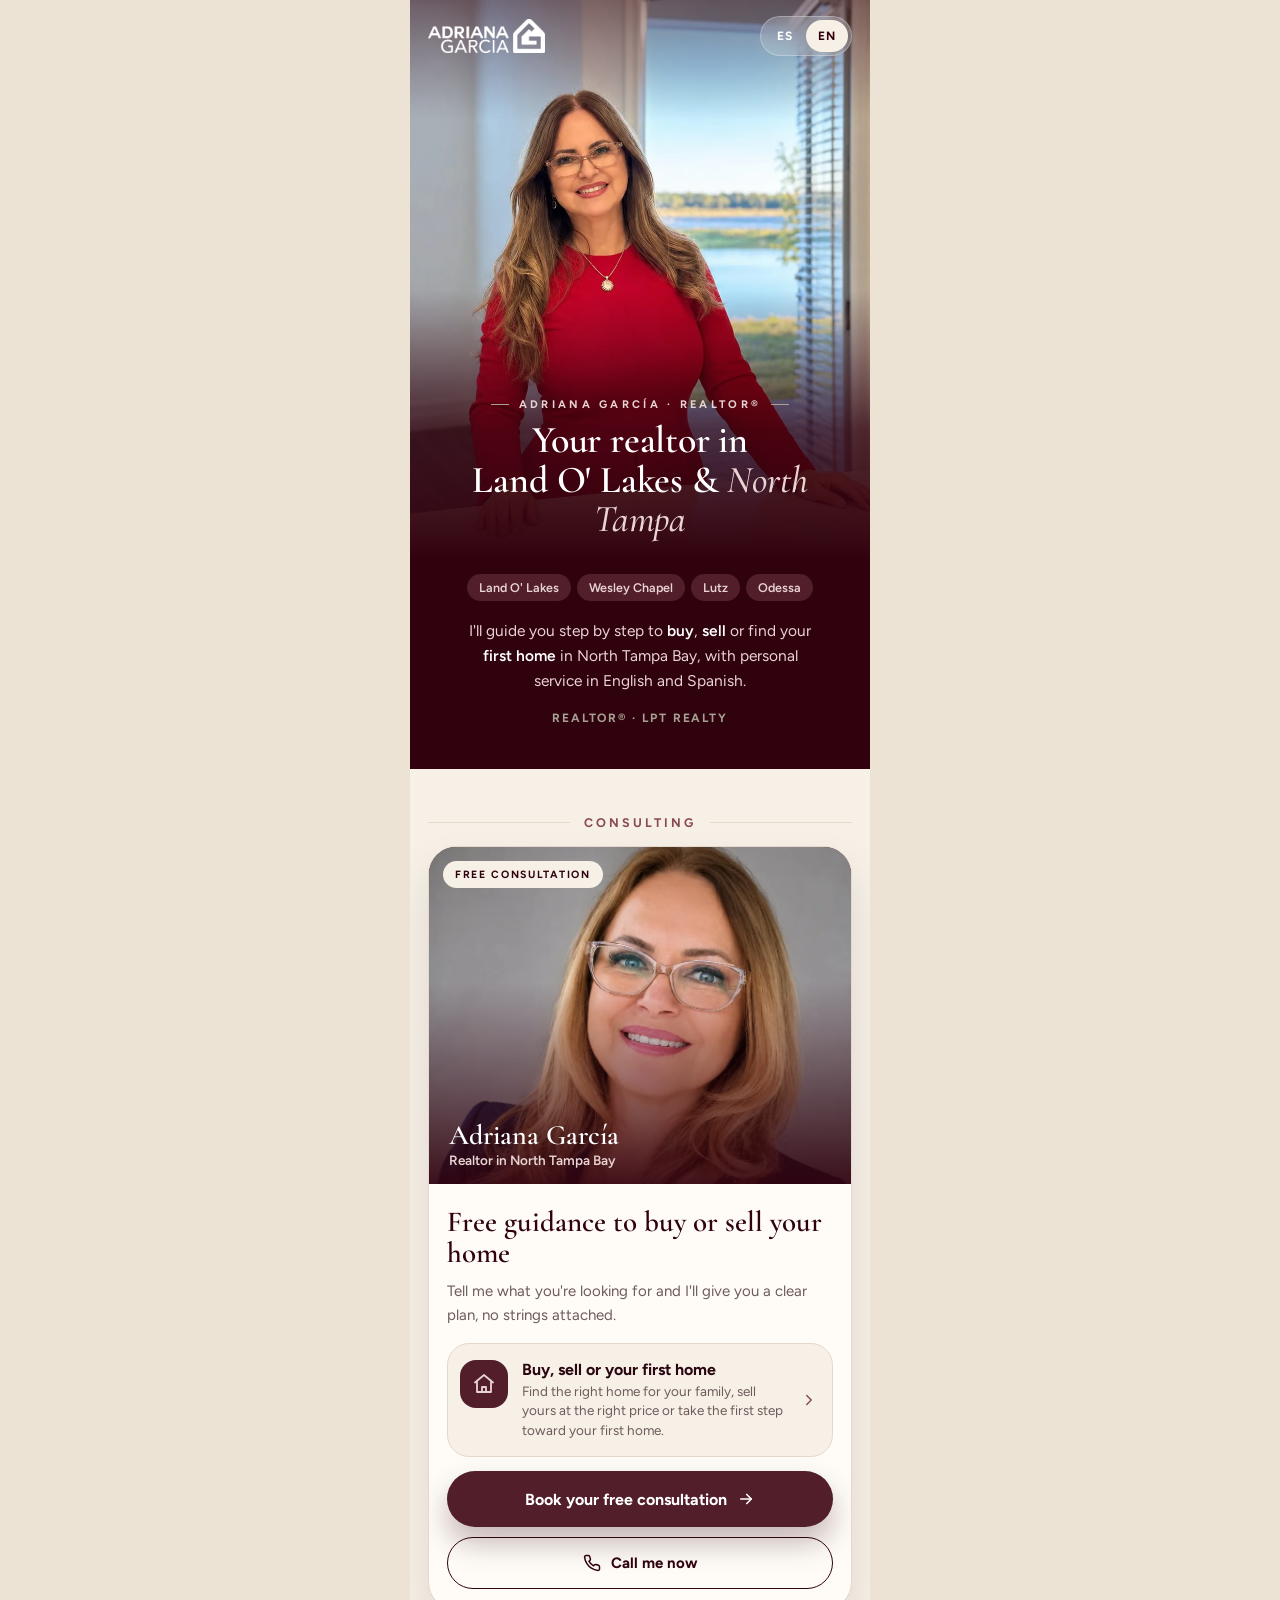
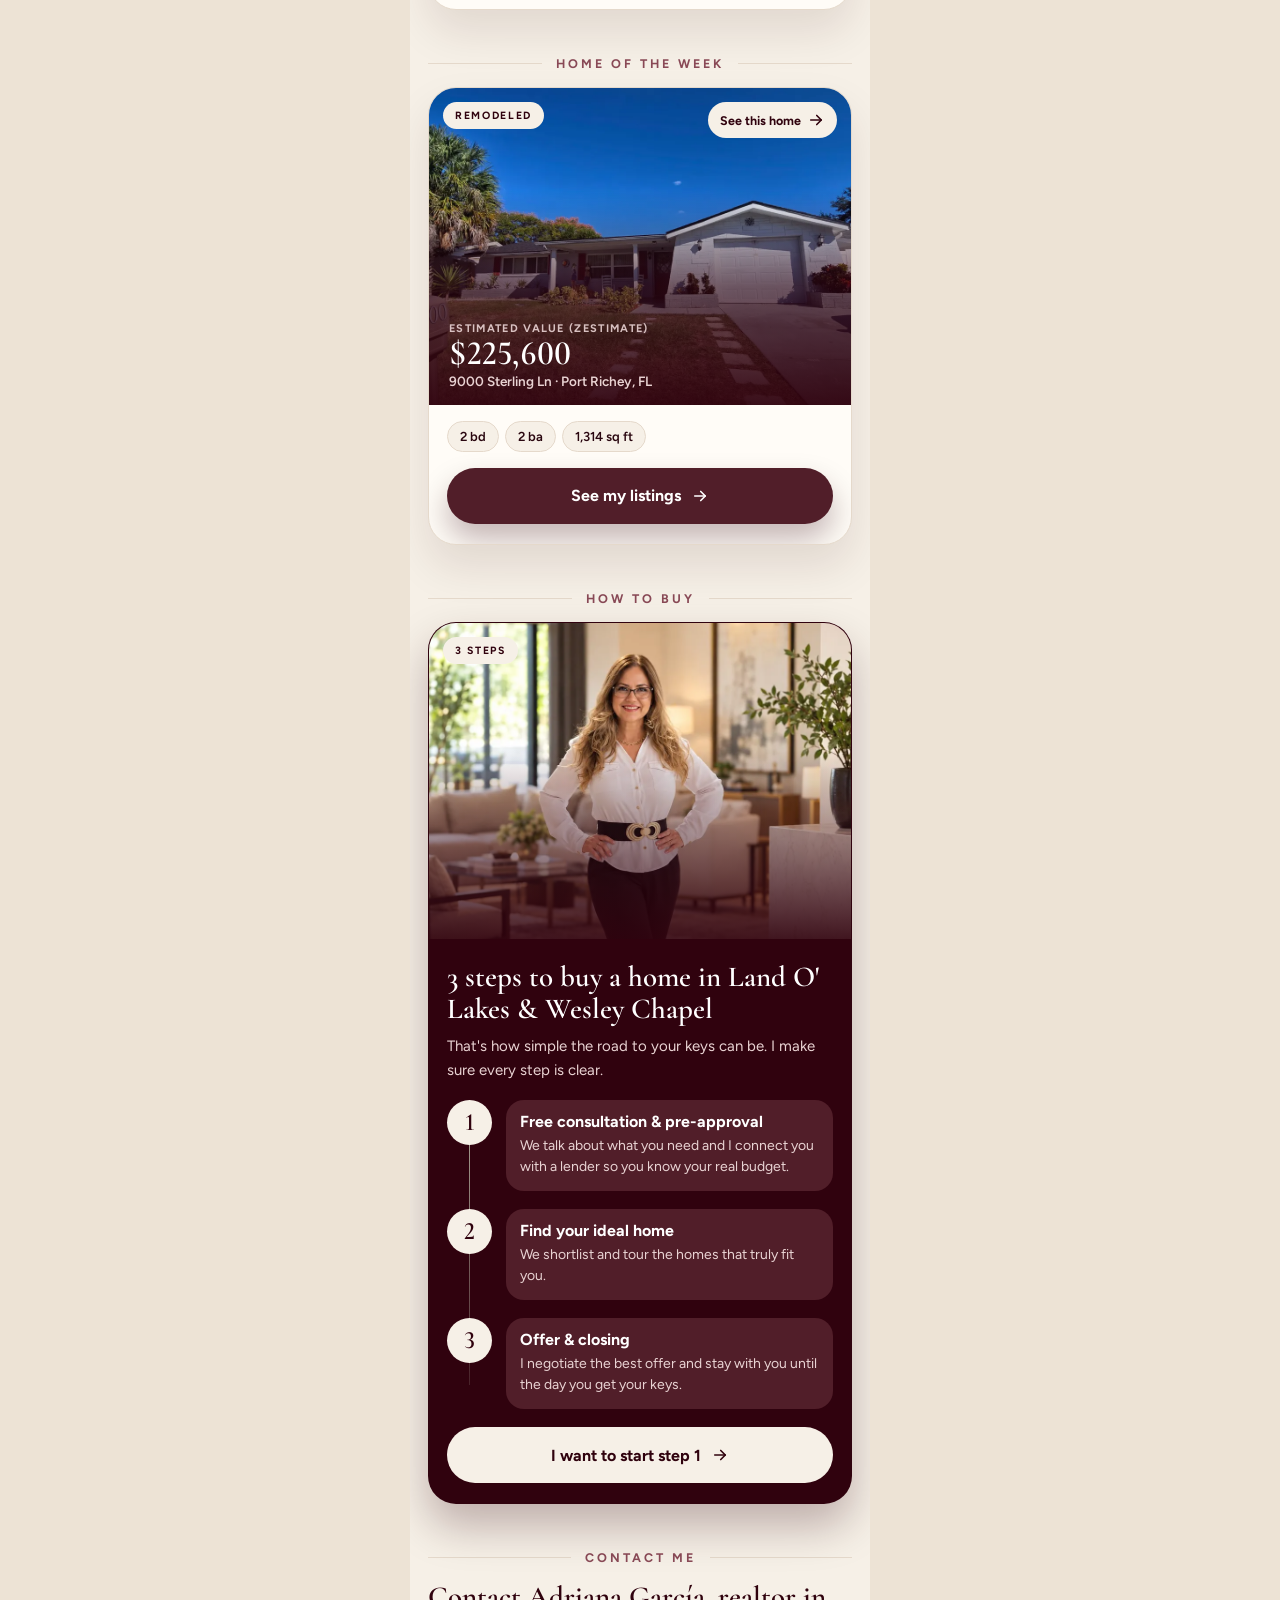
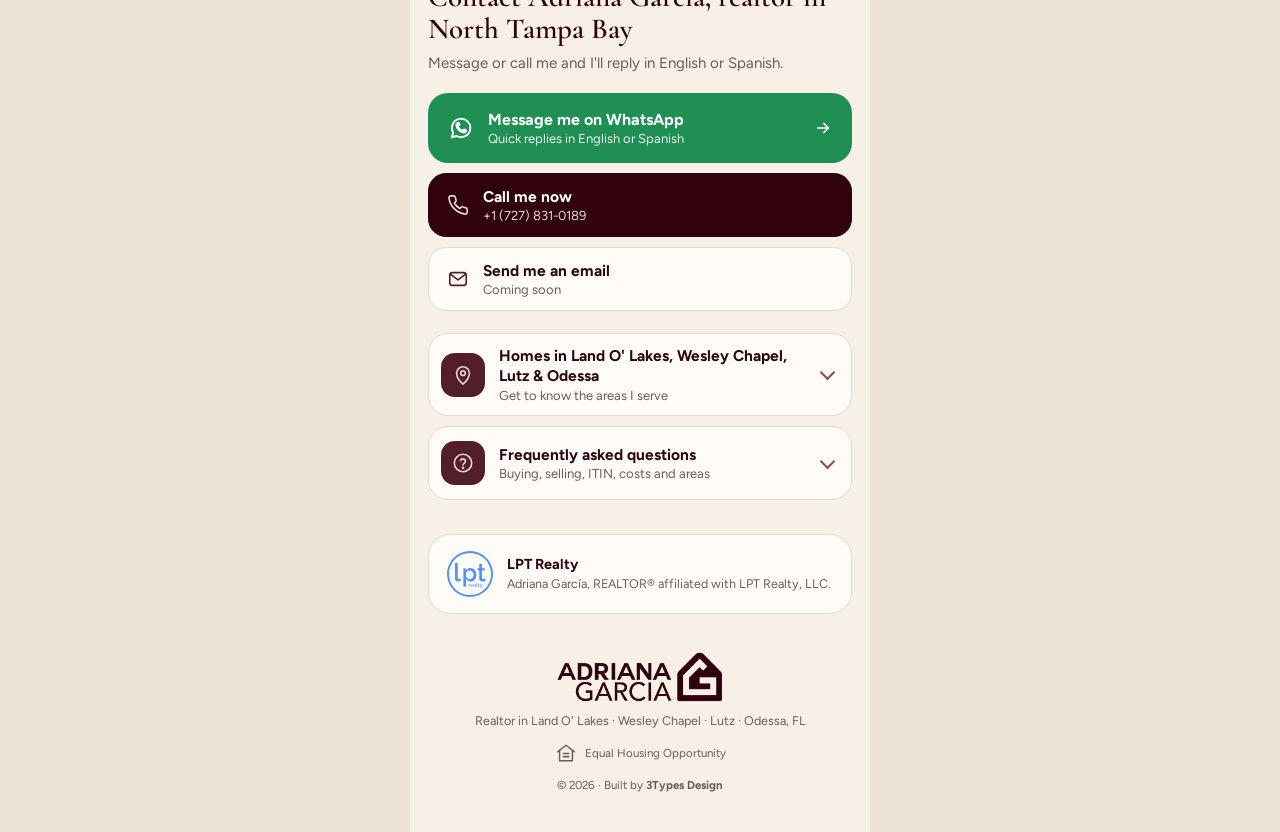
==== en/index.html @ f66a7001 "Add files via upload" ====
<!doctype html>
<html lang="en">
<head>
<meta charset="utf-8">
<meta name="viewport" content="width=device-width, initial-scale=1">
<title>Spanish-Speaking Realtor in Land O' Lakes | Adriana García</title>
<meta name="description" content="Bilingual realtor in Land O' Lakes, Wesley Chapel, Lutz and Odessa. Buy, sell or find your first home. Free consultation in English or Spanish.">
<!-- LAUNCH: change to "index, follow" when published on the final domain -->
<meta name="robots" content="noindex, follow">
<!-- LAUNCH: replace https://DOMINIO-FINAL.com across this file -->
<link rel="canonical" href="https://DOMINIO-FINAL.com/en/">
<link rel="alternate" hreflang="es" href="https://DOMINIO-FINAL.com/">
<link rel="alternate" hreflang="en" href="https://DOMINIO-FINAL.com/en/">
<link rel="alternate" hreflang="x-default" href="https://DOMINIO-FINAL.com/">
<meta name="author" content="Adriana García">
<meta name="geo.region" content="US-FL">
<meta name="geo.placename" content="Land O' Lakes">

<meta property="og:type" content="website">
<meta property="og:url" content="https://DOMINIO-FINAL.com/en/">
<meta property="og:locale" content="en_US">
<meta property="og:locale:alternate" content="es_US">
<meta property="og:site_name" content="Adriana García · Realtor">
<meta property="og:title" content="Adriana García · Your Realtor in Land O' Lakes & North Tampa">
<meta property="og:description" content="Buy, sell or find your first home in Land O' Lakes, Wesley Chapel, Lutz and Odessa. Free consultation in English or Spanish.">
<meta property="og:image" content="https://DOMINIO-FINAL.com/assets/og-adriana-garcia-realtor.jpg">
<meta property="og:image:width" content="1200">
<meta property="og:image:height" content="630">
<meta property="og:image:alt" content="Adriana García, realtor, in a lakefront home in Land O' Lakes">
<meta name="twitter:card" content="summary_large_image">
<meta name="twitter:title" content="Adriana García · Your Realtor in Land O' Lakes & North Tampa">
<meta name="twitter:description" content="Buy, sell or find your first home in Land O' Lakes, Wesley Chapel, Lutz and Odessa. Free consultation.">
<meta name="twitter:image" content="https://DOMINIO-FINAL.com/assets/og-adriana-garcia-realtor.jpg">

<link rel="icon" href="../favicon.ico" sizes="any">
<link rel="icon" type="image/png" sizes="32x32" href="../assets/favicon-32.png">
<link rel="icon" type="image/png" sizes="192x192" href="../assets/favicon-192.png">
<link rel="apple-touch-icon" href="../assets/favicon-180.png">
<link rel="manifest" href="../site.webmanifest">
<meta name="theme-color" content="#30020E">
<meta name="color-scheme" content="light">

<link rel="preload" as="image" href="../assets/adriana-garcia-realtor-land-o-lakes-lago.webp" type="image/webp" fetchpriority="high">
<link rel="preconnect" href="https://fonts.googleapis.com">
<link rel="preconnect" href="https://fonts.gstatic.com" crossorigin>
<link href="https://fonts.googleapis.com/css2?family=Cormorant+Garamond:ital,wght@0,600;1,500&family=Figtree:wght@400;600;700&display=swap" rel="stylesheet">
<link rel="stylesheet" href="../assets/styles.css">

<script type="application/ld+json">
{
  "@context": "https://schema.org",
  "@graph": [
    {
      "@type": "WebPage",
      "@id": "https://DOMINIO-FINAL.com/en/#webpage",
      "url": "https://DOMINIO-FINAL.com/en/",
      "name": "Spanish-Speaking Realtor in Land O' Lakes | Adriana García",
      "inLanguage": "en",
      "isPartOf": { "@id": "https://DOMINIO-FINAL.com/#website" },
      "about": { "@id": "https://DOMINIO-FINAL.com/#agent" },
      "primaryImageOfPage": "https://DOMINIO-FINAL.com/assets/og-adriana-garcia-realtor.jpg"
    },
    {
      "@type": "RealEstateAgent",
      "@id": "https://DOMINIO-FINAL.com/#agent",
      "name": "Adriana García, REALTOR®",
      "url": "https://DOMINIO-FINAL.com/",
      "description": "Bilingual English and Spanish realtor helping clients buy, sell and purchase their first home in Land O' Lakes, Wesley Chapel, Lutz and Odessa, North Tampa Bay, Florida.",
      "image": "https://DOMINIO-FINAL.com/assets/adriana-garcia-realtor-land-o-lakes-retrato.webp",
      "logo": "https://DOMINIO-FINAL.com/assets/adriana-garcia-icon.png",
      "telephone": "+1-727-831-0189",
      "address": {
        "@type": "PostalAddress",
        "addressLocality": "Land O' Lakes",
        "addressRegion": "FL",
        "postalCode": "34638",
        "addressCountry": "US"
      },
      "areaServed": [
        { "@type": "City", "name": "Land O' Lakes, FL" },
        { "@type": "City", "name": "Wesley Chapel, FL" },
        { "@type": "City", "name": "Lutz, FL" },
        { "@type": "City", "name": "Odessa, FL" }
      ],
      "knowsLanguage": ["es", "en"],
      "employee": { "@id": "https://DOMINIO-FINAL.com/#adriana" },
      "makesOffer": [
        { "@type": "Offer", "itemOffered": { "@type": "Service", "name": "Home buying guidance" } },
        { "@type": "Offer", "itemOffered": { "@type": "Service", "name": "Home selling guidance" } },
        { "@type": "Offer", "itemOffered": { "@type": "Service", "name": "First-time home buyer guidance" } }
      ]
    },
    {
      "@type": "Person",
      "@id": "https://DOMINIO-FINAL.com/#adriana",
      "name": "Adriana García",
      "jobTitle": "REALTOR®",
      "image": "https://DOMINIO-FINAL.com/assets/adriana-garcia-realtor-land-o-lakes-retrato.webp",
      "knowsLanguage": ["es", "en"],
      "worksFor": { "@type": "RealEstateAgent", "name": "LPT Realty", "url": "https://lpt.com" }
    },
    {
      "@type": "FAQPage",
      "@id": "https://DOMINIO-FINAL.com/en/#faq",
      "inLanguage": "en",
      "mainEntity": [
        {
          "@type": "Question",
          "name": "How much money do I need to buy my first home in Florida?",
          "acceptedAnswer": { "@type": "Answer", "text": "It depends on the loan type. Some FHA loans start at 3.5% down and some conventional loans start at 3% down for first-time buyers, plus closing costs. Florida also has down payment assistance programs. In a free consultation we review your situation and I connect you with a lender so you know your real number." }
        },
        {
          "@type": "Question",
          "name": "Can I buy a home with an ITIN in Florida?",
          "acceptedAnswer": { "@type": "Answer", "text": "Yes. Some lenders offer ITIN loans. They usually require a larger down payment than a traditional loan and a solid income and payment history. I help you find the right lender and prepare your documents." }
        },
        {
          "@type": "Question",
          "name": "How much does it cost to sell my home?",
          "acceptedAnswer": { "@type": "Answer", "text": "Costs include the commission, which is negotiable, and the seller's closing costs. In the consultation I prepare a pricing analysis for your home and an estimate of what you would net after the sale." }
        },
        {
          "@type": "Question",
          "name": "Is there a cost for the consultation?",
          "acceptedAnswer": { "@type": "Answer", "text": "No. The first consultation is free with no obligation, in English or Spanish." }
        },
        {
          "@type": "Question",
          "name": "Which areas do you serve?",
          "acceptedAnswer": { "@type": "Answer", "text": "North Tampa Bay: Land O' Lakes, Wesley Chapel, Lutz, Odessa and the surrounding areas of Pasco and Hillsborough County." }
        }
      ]
    }
  ]
}
</script>
</head>
<body>
<main class="page">

  <!-- TOP -->
  <div class="top">
    <img src="../assets/adriana-garcia-logo-white.png" width="600" height="175" alt="Adriana García Realtor">
    <nav class="lang" aria-label="Language">
      <a href="../" hreflang="es" lang="es">ES</a>
      <a href="./" hreflang="en" lang="en" aria-current="page">EN</a>
    </nav>
  </div>

  <!-- HERO -->
  <header class="hero">
    <img src="../assets/adriana-garcia-realtor-land-o-lakes-lago.webp" width="900" height="1200" fetchpriority="high" alt="Adriana García, realtor, in a lakefront home in Land O' Lakes, Florida">
    <div class="hero-txt">
      <p class="kicker">Adriana García · Realtor®</p>
      <h1>Your realtor in Land&nbsp;O'&nbsp;Lakes &amp; <em>North Tampa</em></h1>
    </div>
  </header>

  <!-- INTRO -->
  <section class="intro" aria-label="Service areas">
    <ul class="areas">
      <li>Land O' Lakes</li><li>Wesley Chapel</li><li>Lutz</li><li>Odessa</li>
    </ul>
    <p>I'll guide you step by step to <strong>buy</strong>, <strong>sell</strong> or find your <strong>first home</strong> in North Tampa Bay, with personal service in English and Spanish.</p>
    <p class="badge">REALTOR® · LPT Realty</p>
  </section>

  <!-- CONSULTING -->
  <section class="section" id="consulting" aria-labelledby="h-consult">
    <p class="title" aria-hidden="true">Consulting</p>
    <div class="card">
      <div class="photo">
        <img src="../assets/adriana-garcia-realtor-land-o-lakes-retrato.webp" width="900" height="1200" loading="lazy" style="object-position:50% 12%" alt="Portrait of Adriana García, realtor in Land O' Lakes, Florida">
        <div class="tag">Free consultation</div>
        <div class="ph-name">
          <b>Adriana García</b>
          <span>Realtor in North Tampa Bay</span>
        </div>
      </div>
      <div class="body">
        <h2 id="h-consult">Free guidance to buy or sell your home</h2>
        <p>Tell me what you're looking for and I'll give you a clear plan, no strings attached.</p>
        <a class="service" data-wa="msgUni" href="#contact">
          <div class="ico"><svg width="24" height="24" viewBox="0 0 24 24" fill="none" stroke="currentColor" stroke-width="1.8" stroke-linecap="round" stroke-linejoin="round" aria-hidden="true"><path d="M3 10.5 12 3l9 7.5"/><path d="M5 9.5V20h14V9.5"/><path d="M10 20v-5h4v5"/></svg></div>
          <div class="txt"><h3>Buy, sell or your first home</h3><span>Find the right home for your family, sell yours at the right price or take the first step toward your first home.</span></div>
          <svg class="chev" width="18" height="18" viewBox="0 0 24 24" fill="none" stroke="currentColor" stroke-width="2" stroke-linecap="round" stroke-linejoin="round" aria-hidden="true"><path d="M9 6l6 6-6 6"/></svg>
        </a>
        <a class="btn btn-primary" data-wa="ctaMsg" href="#contact">
          <span>Book your free consultation</span>
          <svg width="18" height="18" viewBox="0 0 24 24" fill="none" stroke="currentColor" stroke-width="2.2" stroke-linecap="round" stroke-linejoin="round" aria-hidden="true"><path d="M5 12h14"/><path d="M13 6l6 6-6 6"/></svg>
        </a>
        <a class="btn btn-ghost" data-tel href="#contact">
          <svg width="18" height="18" viewBox="0 0 24 24" fill="none" stroke="currentColor" stroke-width="2" stroke-linecap="round" stroke-linejoin="round" aria-hidden="true"><path d="M22 16.9v3a2 2 0 0 1-2.2 2 19.8 19.8 0 0 1-8.6-3.1 19.5 19.5 0 0 1-6-6A19.8 19.8 0 0 1 2.1 4.2 2 2 0 0 1 4.1 2h3a2 2 0 0 1 2 1.7c.1.9.4 1.8.7 2.7a2 2 0 0 1-.5 2.1L8 9.8a16 16 0 0 0 6 6l1.3-1.3a2 2 0 0 1 2.1-.4c.9.3 1.8.6 2.7.7a2 2 0 0 1 1.7 2z"/></svg>
          <span>Call me now</span>
        </a>
      </div>
    </div>
  </section>

  <!-- CASA DE LA SEMANA (datos en assets/site.js → CONFIG.home) -->
  <section class="section" id="home-week" aria-labelledby="h-home" hidden>
    <h2 class="title" id="h-home">Home of the week</h2>
    <div class="hw-slot"></div>
  </section>

  <!-- 3 STEPS -->
  <section class="section" id="steps" aria-labelledby="h-steps">
    <p class="title" aria-hidden="true">How to buy</p>
    <div class="card card-dark">
      <div class="photo" style="aspect-ratio:4/3">
        <img src="../assets/adriana-garcia-realtor-land-o-lakes-casa.webp" width="900" height="1200" loading="lazy" style="object-position:50% 6%" alt="Adriana García, realtor, in the living room of a modern home">
        <div class="tag">3 steps</div>
      </div>
      <div class="body">
        <h2 id="h-steps">3 steps to buy a home in Land O' Lakes &amp; Wesley Chapel</h2>
        <p>That's how simple the road to your keys can be. I make sure every step is clear.</p>
        <ol class="steps">
          <li class="step"><div class="n">1</div><div class="txt"><h3>Free consultation &amp; pre-approval</h3><p>We talk about what you need and I connect you with a lender so you know your real budget.</p></div></li>
          <li class="step"><div class="n">2</div><div class="txt"><h3>Find your ideal home</h3><p>We shortlist and tour the homes that truly fit you.</p></div></li>
          <li class="step"><div class="n">3</div><div class="txt"><h3>Offer &amp; closing</h3><p>I negotiate the best offer and stay with you until the day you get your keys.</p></div></li>
        </ol>
        <a class="btn btn-light" data-wa="msgSteps" href="#contact">
          <span>I want to start step 1</span>
          <svg width="18" height="18" viewBox="0 0 24 24" fill="none" stroke="currentColor" stroke-width="2.2" stroke-linecap="round" stroke-linejoin="round" aria-hidden="true"><path d="M5 12h14"/><path d="M13 6l6 6-6 6"/></svg>
        </a>
      </div>
    </div>
  </section>



  <!-- CONTACT -->
  <section class="section" id="contact" aria-labelledby="h-contact">
    <p class="title" aria-hidden="true">Contact me</p>
    <h2 class="sec-h" id="h-contact">Contact Adriana García, realtor in North Tampa Bay</h2>
    <p class="sec-p">Message or call me and I'll reply in English or Spanish.</p>

    <a class="contact-main" data-wa="msgContact" href="#contact">
      <svg width="26" height="26" viewBox="0 0 24 24" fill="none" stroke="currentColor" stroke-width="1.8" stroke-linecap="round" stroke-linejoin="round" aria-hidden="true"><path d="M3.5 20.5l1.3-4.2A8.5 8.5 0 1 1 8 19.4z"/><path d="M9 9.5c.3 2.3 2.2 4.4 4.6 5l1.2-1.2 2 .9c-.2 1.2-1.2 2-2.4 1.9-3.4-.4-6.2-3.2-6.6-6.6-.1-1.2.7-2.2 1.9-2.4l.9 2z"/></svg>
      <div class="t"><b>Message me on WhatsApp</b><small>Quick replies in English or Spanish</small></div>
      <svg width="18" height="18" viewBox="0 0 24 24" fill="none" stroke="currentColor" stroke-width="2.2" stroke-linecap="round" stroke-linejoin="round" aria-hidden="true"><path d="M5 12h14"/><path d="M13 6l6 6-6 6"/></svg>
    </a>

    <a class="row call" data-tel href="#contact">
      <svg width="22" height="22" viewBox="0 0 24 24" fill="none" stroke="currentColor" stroke-width="1.8" stroke-linecap="round" stroke-linejoin="round" aria-hidden="true"><path d="M22 16.9v3a2 2 0 0 1-2.2 2 19.8 19.8 0 0 1-8.6-3.1 19.5 19.5 0 0 1-6-6A19.8 19.8 0 0 1 2.1 4.2 2 2 0 0 1 4.1 2h3a2 2 0 0 1 2 1.7c.1.9.4 1.8.7 2.7a2 2 0 0 1-.5 2.1L8 9.8a16 16 0 0 0 6 6l1.3-1.3a2 2 0 0 1 2.1-.4c.9.3 1.8.6 2.7.7a2 2 0 0 1 1.7 2z"/></svg>
      <div class="t"><b>Call me now</b><small data-show="phone">Coming soon</small></div>
    </a>

    <a class="row" id="email-btn" href="#contact">
      <svg width="22" height="22" viewBox="0 0 24 24" fill="none" stroke="currentColor" stroke-width="1.8" stroke-linecap="round" stroke-linejoin="round" aria-hidden="true"><rect x="3" y="5" width="18" height="14" rx="3"/><path d="M4 7l8 6 8-6"/></svg>
      <div class="t"><b>Send me an email</b><small data-show="email">Coming soon</small></div>
    </a>
    <button class="alt-mail" type="button" id="other-mail" aria-haspopup="dialog">Use another email app? See options</button>

    <div class="socials" id="socials"></div>
  </section>

  <!-- AREAS -->
  <section class="section section-faq" id="areas" aria-labelledby="h-zonas">
    <details class="faq-all fold-zones">
      <summary><div class="ico"><svg width="22" height="22" viewBox="0 0 24 24" fill="none" stroke="currentColor" stroke-width="1.8" stroke-linecap="round" stroke-linejoin="round" aria-hidden="true"><path d="M12 22s-7-6.2-7-12a7 7 0 0 1 14 0c0 5.8-7 12-7 12z"/><circle cx="12" cy="10" r="2.5"/></svg></div><div class="t"><h2 id="h-zonas">Homes in Land O' Lakes, Wesley Chapel, Lutz &amp; Odessa</h2><span>Get to know the areas I serve</span></div></summary>
      <p class="fold-p">I know North Tampa Bay and help you choose the area that best fits your lifestyle.</p>
    <div class="zones">
      <article class="zone">
        <h3><svg width="16" height="16" viewBox="0 0 24 24" fill="none" stroke="currentColor" stroke-width="2" stroke-linecap="round" stroke-linejoin="round" aria-hidden="true"><path d="M12 22s-7-6.2-7-12a7 7 0 0 1 14 0c0 5.8-7 12-7 12z"/><circle cx="12" cy="10" r="2.5"/></svg>Land O' Lakes</h3>
        <p>Lakes, new communities and homes with more space in Pasco County, with quick access to the Suncoast Parkway.</p>
      </article>
      <article class="zone">
        <h3><svg width="16" height="16" viewBox="0 0 24 24" fill="none" stroke="currentColor" stroke-width="2" stroke-linecap="round" stroke-linejoin="round" aria-hidden="true"><path d="M12 22s-7-6.2-7-12a7 7 0 0 1 14 0c0 5.8-7 12-7 12z"/><circle cx="12" cy="10" r="2.5"/></svg>Wesley Chapel</h3>
        <p>One of the fastest-growing areas, with master-planned communities, shopping and easy access to I-75.</p>
      </article>
      <article class="zone">
        <h3><svg width="16" height="16" viewBox="0 0 24 24" fill="none" stroke="currentColor" stroke-width="2" stroke-linecap="round" stroke-linejoin="round" aria-hidden="true"><path d="M12 22s-7-6.2-7-12a7 7 0 0 1 14 0c0 5.8-7 12-7 12z"/><circle cx="12" cy="10" r="2.5"/></svg>Lutz</h3>
        <p>A quiet setting with larger lots, close to Tampa, between Pasco and Hillsborough County.</p>
      </article>
      <article class="zone">
        <h3><svg width="16" height="16" viewBox="0 0 24 24" fill="none" stroke="currentColor" stroke-width="2" stroke-linecap="round" stroke-linejoin="round" aria-hidden="true"><path d="M12 22s-7-6.2-7-12a7 7 0 0 1 14 0c0 5.8-7 12-7 12z"/><circle cx="12" cy="10" r="2.5"/></svg>Odessa</h3>
        <p>Lakes, nature and homes on larger lots, ideal if you want privacy without being far from the city.</p>
      </article>
    </div>
    </details>
  </section>

  <!-- FAQ -->
  <section class="section section-faq" id="faq" aria-labelledby="h-faq">
    <details class="faq-all">
      <summary><div class="ico"><svg width="22" height="22" viewBox="0 0 24 24" fill="none" stroke="currentColor" stroke-width="1.8" stroke-linecap="round" stroke-linejoin="round" aria-hidden="true"><circle cx="12" cy="12" r="9.5"/><path d="M9.3 9.2a2.8 2.8 0 0 1 5.4 1c0 1.9-2.7 2.4-2.7 4"/><circle cx="12" cy="17.3" r=".6" fill="currentColor"/></svg></div><div class="t"><h2 id="h-faq">Frequently asked questions</h2><span>Buying, selling, ITIN, costs and areas</span></div></summary>
      <div class="faq">
      <details>
        <summary><h3>How much money do I need to buy my first home in Florida?</h3></summary>
        <div class="a"><p>It depends on the loan type. Some FHA loans start at 3.5% down and some conventional loans start at 3% down for first-time buyers, plus closing costs. Florida also has down payment assistance programs.</p><p>In a free consultation we review your situation and I connect you with a lender so you know your real number.</p></div>
      </details>
      <details>
        <summary><h3>Can I buy a home with an ITIN in Florida?</h3></summary>
        <div class="a"><p>Yes. Some lenders offer ITIN loans. They usually require a larger down payment than a traditional loan and a solid income and payment history. I help you find the right lender and prepare your documents.</p></div>
      </details>
      <details>
        <summary><h3>How much does it cost to sell my home?</h3></summary>
        <div class="a"><p>Costs include the commission, which is negotiable, and the seller's closing costs. In the consultation I prepare a pricing analysis for your home and an estimate of what you would net after the sale.</p></div>
      </details>
      <details>
        <summary><h3>Is there a cost for the consultation?</h3></summary>
        <div class="a"><p>No. The first consultation is free with no obligation, in English or Spanish.</p></div>
      </details>
      <details>
        <summary><h3>Which areas do you serve?</h3></summary>
        <div class="a"><p>North Tampa Bay: Land O' Lakes, Wesley Chapel, Lutz, Odessa and the surrounding areas of Pasco and Hillsborough County.</p></div>
      </details>
      </div>
    </details>
  </section>

  <!-- BROKER -->
  <div class="broker">
    <img src="../assets/lpt-realty-logo.svg" width="46" height="46" alt="LPT Realty logo" loading="lazy">
    <div class="t"><b>LPT Realty</b><small>Adriana García, REALTOR® affiliated with LPT Realty, LLC.</small><small data-show="license" hidden></small></div>
  </div>

  <footer>
    <img src="../assets/adriana-garcia-logo-burgundy.png" width="600" height="185" alt="Adriana García Realtor" loading="lazy">
    <p class="sub">Realtor in Land O' Lakes · Wesley Chapel · Lutz · Odessa, FL</p>
    <div class="eho">
      <svg width="22" height="22" viewBox="0 0 24 24" fill="none" stroke="currentColor" stroke-width="1.6" stroke-linejoin="round" aria-hidden="true"><path d="M2.5 11 12 3.5 21.5 11"/><path d="M5 9.5V20.5h14V9.5"/><path d="M8.5 12.5h7M8.5 16h7" stroke-width="1.8"/></svg>
      <span>Equal Housing Opportunity</span>
    </div>
    <div class="credit">© 2026 · Built by <strong>3Types Design</strong></div>
  </footer>

</main>

<dialog class="sheet" id="email-sheet" aria-labelledby="email-sheet-title">
  <div class="sheet-in">
    <div class="sheet-grip" aria-hidden="true"></div>
    <p class="sheet-t" id="email-sheet-title">Send me an email</p>
    <p class="to" data-show="email">Coming soon</p>
    <a class="opt" data-mail="gmail" href="#" target="_blank" rel="noopener"><i style="background:#D93025">G</i><span>Open in Gmail</span></a>
    <a class="opt" data-mail="outlook" href="#" target="_blank" rel="noopener"><i style="background:#0A64C9">O</i><span>Open in Outlook / Hotmail</span></a>
    <a class="opt" data-mail="yahoo" href="#" target="_blank" rel="noopener"><i style="background:#6001D2">Y</i><span>Open in Yahoo Mail</span></a>
    <a class="opt" data-mail="app" href="#"><i style="background:#30020E">@</i><span>Other email app</span></a>
    <button class="opt" type="button" id="copy-email"><i style="background:#511E29">⧉</i><span>Copy email address</span></button>
    <button class="close" type="button" id="close-email">Cancel</button>
  </div>
</dialog>

<script src="../assets/site.js" defer></script>
</body>
</html>
---- assets/styles.css ----
/* Adriana García · Link Bio — estilos compartidos (ES y EN) */
:root{
  --wine:#30020E;        /* burgundy principal del logo */
  --wine-2:#511E29;      /* vino light del logo (contraste) */
  --wine-3:#8A4A57;      /* acento suave */
  --rose:#E9D3D3;        /* texto claro sobre vino */
  --taupe:#A7A192;
  --cream:#F6F0E7;       /* fondo */
  --sand:#EDE3D5;
  --card:#FFFCF7;
  --ink:#2A0710;
  --ink-2:#6E5B5C;
  --line:#E5D9CB;
  --wa:#1F8F53;
  --serif:'Cormorant Garamond',Georgia,serif;
}
*{box-sizing:border-box}
html,body{margin:0}
html{scroll-behavior:smooth}
body{background:var(--sand);font-family:'Figtree',system-ui,sans-serif;color:var(--ink);-webkit-font-smoothing:antialiased}
a{color:inherit;text-decoration:none}
.page{max-width:460px;margin:0 auto;background:var(--cream);min-height:100vh;overflow:hidden;position:relative}

/* TOP BAR */
.top{position:absolute;top:0;left:0;right:0;z-index:3;display:flex;align-items:center;justify-content:space-between;padding:16px 18px}
.top img{height:34px;width:auto;display:block}
.lang{display:flex;padding:3px;border-radius:999px;background:rgba(255,252,247,.18);backdrop-filter:blur(10px);-webkit-backdrop-filter:blur(10px);border:1px solid rgba(255,255,255,.28)}
.lang a{display:grid;place-items:center;color:#fff;font-weight:700;font-size:12px;letter-spacing:.12em;min-width:42px;min-height:32px;border-radius:999px}
.lang a[aria-current="page"]{background:var(--cream);color:var(--wine)}

/* HERO */
.hero{position:relative;height:560px;background:var(--wine)}
.hero > img{position:absolute;inset:0;width:100%;height:100%;object-fit:cover;object-position:42% 22%}
.hero::before{content:"";position:absolute;left:0;right:0;top:0;height:120px;z-index:1;background:linear-gradient(180deg,rgba(48,2,14,.45),rgba(48,2,14,0))}
.hero::after{content:"";position:absolute;left:0;right:0;bottom:0;height:270px;background:linear-gradient(180deg,rgba(48,2,14,0) 0%,rgba(48,2,14,.78) 52%,var(--wine) 100%)}
.hero-txt{position:absolute;left:0;right:0;bottom:20px;z-index:2;text-align:center;color:#fff;padding:0 22px}
.kicker{display:inline-flex;align-items:center;gap:10px;margin:0;font-weight:700;font-size:11px;letter-spacing:.3em;text-transform:uppercase;color:var(--rose)}
.kicker::before,.kicker::after{content:"";width:18px;height:1px;background:var(--taupe)}
.hero-txt h1{margin:10px 0 0;font-family:var(--serif);font-weight:600;font-size:38px;line-height:1.04;letter-spacing:-.005em}
.hero-txt h1 em{font-style:italic;font-weight:500;color:var(--rose)}

/* INTRO */
.intro{background:var(--wine);color:#fff;text-align:center;padding:10px 24px 40px}
.areas{display:flex;flex-wrap:wrap;justify-content:center;gap:6px;padding:0;margin:4px 0 0}
.areas li{list-style:none;padding:6px 12px;border-radius:999px;background:var(--wine-2);color:var(--rose);font-size:12.5px;font-weight:600}
.intro p{margin:18px auto 0;max-width:350px;font-size:15.5px;line-height:1.6;color:var(--rose)}
.intro p strong{color:#fff;font-weight:600}
.intro .badge{margin-top:16px;font-size:12px;font-weight:700;letter-spacing:.16em;text-transform:uppercase;color:var(--taupe)}

/* BUTTONS */
.btn{display:flex;align-items:center;justify-content:center;gap:10px;min-height:56px;border-radius:999px;font-weight:700;font-size:16px;transition:transform .15s ease,filter .15s ease,background .15s ease}
.btn:active{transform:scale(.98)}
.btn-primary{background:var(--wine-2);color:#fff;box-shadow:0 16px 30px rgba(48,2,14,.28)}
.btn-primary:hover{filter:brightness(1.12)}
.btn-ghost{margin-top:10px;border:1.5px solid var(--wine);color:var(--wine);min-height:52px;font-size:15px}
.btn-ghost:hover{background:var(--wine);color:#fff}
.btn-light{margin-top:18px;background:var(--cream);color:var(--wine)}
.btn-light:hover{filter:brightness(.97)}

/* SECTIONS */
.section{padding:46px 18px 0}
.title{display:flex;align-items:center;gap:14px;font-size:12.5px;font-weight:700;letter-spacing:.24em;text-transform:uppercase;color:var(--wine-3);white-space:nowrap;margin:0 0 16px}
.title::before,.title::after{content:"";flex:1;height:1px;background:var(--line)}
.sec-h{margin:0 0 6px;font-family:var(--serif);font-weight:600;font-size:29px;line-height:1.1;color:var(--wine)}
.sec-p{margin:0 0 18px;font-size:15px;line-height:1.6;color:var(--ink-2)}

/* CARD */
.card{position:relative;border-radius:28px;overflow:hidden;background:var(--card);border:1px solid var(--line);box-shadow:0 22px 44px rgba(48,2,14,.10)}
.card-dark{background:var(--wine);border-color:transparent;color:#fff;box-shadow:0 22px 44px rgba(48,2,14,.28)}
.photo{position:relative;aspect-ratio:5/4;background:var(--wine-2);overflow:hidden}
.photo img{position:absolute;inset:0;width:100%;height:100%;object-fit:cover}
.photo::after{content:"";position:absolute;left:0;right:0;bottom:0;height:60%;background:linear-gradient(180deg,rgba(48,2,14,0),rgba(48,2,14,.9))}
.tag{position:absolute;top:14px;left:14px;z-index:1;background:var(--cream);color:var(--wine);font-size:10.5px;font-weight:700;letter-spacing:.16em;text-transform:uppercase;padding:7px 12px;border-radius:999px}
.ph-name{position:absolute;left:20px;right:20px;bottom:16px;z-index:1;color:#fff;display:flex;flex-direction:column;gap:2px}
.ph-name b{font-family:var(--serif);font-size:28px;font-weight:600;line-height:1.05}
.ph-name span{font-size:13.5px;font-weight:600;color:var(--rose)}
.body{padding:22px 18px 20px}
.card h2{margin:0;font-family:var(--serif);font-weight:600;font-size:29px;line-height:1.08;color:var(--wine)}
.card-dark h2{color:#fff}
.body > p{margin:10px 0 0;font-size:15px;line-height:1.6;color:var(--ink-2)}
.card-dark .body > p{color:var(--rose)}

/* SERVICE */
.service{display:flex;align-items:flex-start;gap:14px;margin-top:16px;background:var(--cream);border:1px solid var(--line);border-radius:22px;padding:16px 14px 16px 12px;transition:border-color .15s ease,transform .15s ease}
.service:hover{border-color:var(--wine-3)}
.service:active{transform:scale(.99)}
.ico{width:48px;height:48px;border-radius:16px;flex-shrink:0;display:grid;place-items:center;background:var(--wine-2);color:var(--rose)}
.service .txt{flex:1;display:flex;flex-direction:column;gap:3px}
.service h3{margin:0;font-size:16px;font-weight:700;color:var(--ink)}
.service span{font-size:13.5px;line-height:1.45;color:var(--ink-2)}
.chev{flex-shrink:0;align-self:center;color:var(--wine-3)}
.service + .btn{margin-top:14px}

/* STEPS */
.steps{list-style:none;margin:18px 0 0;padding:0;position:relative}
.steps::before{content:"";position:absolute;left:22px;top:24px;bottom:24px;width:1px;background:linear-gradient(180deg,var(--taupe),rgba(167,161,146,.2))}
.step{position:relative;display:flex;gap:14px;padding:0 0 18px}
.step:last-child{padding-bottom:0}
.n{position:relative;z-index:1;width:45px;height:45px;flex-shrink:0;border-radius:50%;display:grid;place-items:center;background:var(--cream);color:var(--wine);font-family:var(--serif);font-size:25px;font-weight:600;font-variant-numeric:lining-nums;line-height:1}
.step .txt{flex:1;padding:12px 14px 14px;border-radius:18px;background:var(--wine-2)}
.step h3{margin:0;font-size:16px;font-weight:700;color:#fff}
.step p{margin:4px 0 0;font-size:14px;line-height:1.5;color:var(--rose)}

/* ZONES */
.zones{display:grid;gap:10px}
.zone{padding:16px 18px;border-radius:20px;background:var(--card);border:1px solid var(--line)}
.zone h3{display:flex;align-items:center;gap:8px;margin:0;font-size:16px;font-weight:700;color:var(--wine)}
.zone h3 svg{color:var(--wine-3);flex-shrink:0}
.zone p{margin:6px 0 0;font-size:14px;line-height:1.55;color:var(--ink-2)}

/* FAQ */
.faq{display:grid;gap:10px}
.faq details{border-radius:20px;background:var(--card);border:1px solid var(--line);overflow:hidden}
.faq details[open]{border-color:var(--wine-3)}
.faq summary{list-style:none;display:flex;align-items:center;gap:12px;min-height:60px;padding:14px 18px;cursor:pointer}
.faq summary::-webkit-details-marker{display:none}
.faq summary h3{flex:1;margin:0;font-size:15.5px;font-weight:700;line-height:1.35;color:var(--ink)}
.faq summary::after{content:"";width:9px;height:9px;flex-shrink:0;border-right:2px solid var(--wine-3);border-bottom:2px solid var(--wine-3);transform:rotate(45deg);margin-top:-4px;transition:transform .2s ease}
.faq details[open] summary::after{transform:rotate(-135deg);margin-top:4px}
.faq .a{padding:0 18px 16px;font-size:14.5px;line-height:1.6;color:var(--ink-2)}
.faq .a p{margin:0}
.faq .a p + p{margin-top:8px}

/* CONTACT */
.contact-main{display:flex;align-items:center;gap:14px;min-height:70px;padding:0 20px;border-radius:20px;background:var(--wa);color:#fff;margin-bottom:10px}
.contact-main .t,.row .t{flex:1;display:flex;flex-direction:column;gap:2px}
.contact-main b{font-size:16px}
.contact-main small{font-size:13px;opacity:.9}
.row{display:flex;align-items:center;gap:14px;min-height:64px;padding:0 18px;border-radius:18px;background:var(--card);border:1px solid var(--line);margin-bottom:10px;color:var(--ink)}
.row:hover{border-color:var(--wine-3)}
.row.call{background:var(--wine);border-color:var(--wine);color:#fff}
.row.call small{color:var(--rose)}
.row b{font-size:15.5px}
.row small{font-size:13px;color:var(--ink-2)}
.row > svg:first-child{color:var(--wine-2);flex-shrink:0}
.row.call > svg:first-child{color:var(--rose)}
.alt-mail{display:block;margin:-2px auto 12px;min-height:36px;padding:0 12px;border:0;background:none;color:var(--ink-2);font:600 13px 'Figtree',sans-serif;text-decoration:underline;text-underline-offset:3px;cursor:pointer}
.alt-mail[hidden]{display:none}
.socials{display:grid;grid-template-columns:1fr 1fr;gap:10px;margin-top:2px}
.socials a{display:flex;align-items:center;justify-content:center;gap:10px;min-height:56px;border-radius:18px;background:var(--wine-2);color:#fff;font-weight:700;font-size:14.5px}
.socials:empty{display:none}

/* BROKER */
.broker{display:flex;align-items:center;gap:14px;margin:34px 18px 0;padding:16px 18px;border-radius:22px;background:var(--card);border:1px solid var(--line)}
.broker img{width:46px;height:46px;flex-shrink:0}
.broker .t{display:flex;flex-direction:column;gap:2px}
.broker b{font-size:14.5px;color:var(--ink)}
.broker small{font-size:12.5px;line-height:1.4;color:var(--ink-2)}

footer{padding:36px 26px 40px;text-align:center}
footer > img{width:170px;height:auto;display:block;margin:0 auto}
footer .sub{font-size:12.5px;color:var(--ink-2);margin:10px 0 0}
footer .eho{display:flex;align-items:center;justify-content:center;gap:8px;font-size:11.5px;color:var(--ink-2);margin-top:14px}
footer .eho svg{color:var(--ink-2);flex-shrink:0}
footer .credit{font-size:11.5px;color:var(--ink-2);margin-top:14px}

a:focus-visible,button:focus-visible,summary:focus-visible{outline:3px solid var(--wine-3);outline-offset:3px}
@media (prefers-reduced-motion: reduce){*{transition:none!important;scroll-behavior:auto!important}}

/* EMAIL SHEET */
.sheet{border:0;padding:0;margin:auto auto 0;width:100%;max-width:460px;background:transparent;color:var(--ink)}
.sheet::backdrop{background:rgba(48,2,14,.55)}
.sheet-in{background:var(--cream);border-radius:26px 26px 0 0;padding:12px 18px 26px}
.sheet-grip{width:40px;height:4px;border-radius:4px;background:var(--line);margin:0 auto 14px}
.sheet-t{margin:0;font-family:var(--serif);font-size:24px;font-weight:600;text-align:center;color:var(--wine)}
.sheet .to{margin:4px 0 16px;text-align:center;font-size:13.5px;color:var(--ink-2)}
.sheet .opt{display:flex;align-items:center;gap:14px;width:100%;min-height:56px;padding:0 16px;margin-bottom:8px;border-radius:16px;background:var(--card);border:1px solid var(--line);color:var(--ink);font:600 15px 'Figtree',sans-serif;cursor:pointer;text-align:left}
.sheet .opt:hover{border-color:var(--wine-3)}
.sheet .opt i{width:30px;height:30px;border-radius:8px;display:grid;place-items:center;font:700 14px 'Figtree',sans-serif;color:#fff;flex-shrink:0;font-style:normal}
.sheet .close{display:block;width:100%;min-height:48px;margin-top:6px;border:0;background:none;color:var(--ink-2);font:600 15px 'Figtree',sans-serif;cursor:pointer}

@media (max-width:360px){.hero{height:500px}.hero-txt h1{font-size:33px}.card h2,.sec-h{font-size:26px}}

/* FAQ plegado (una sola fila) */
.section-faq{padding-top:12px}
.faq-all{border-radius:20px;background:var(--card);border:1px solid var(--line)}
.faq-all > summary{list-style:none;display:flex;align-items:center;gap:14px;min-height:72px;padding:12px 18px 12px 12px;cursor:pointer}
.faq-all > summary::-webkit-details-marker{display:none}
.faq-all > summary .ico{width:44px;height:44px;border-radius:14px}
.faq-all > summary .t{flex:1;display:flex;flex-direction:column;gap:2px}
.faq-all > summary h2{margin:0;font-size:15.5px;font-weight:700;color:var(--ink)}
.faq-all > summary span{font-size:13px;color:var(--ink-2)}
.faq-all > summary::after{content:"";width:9px;height:9px;flex-shrink:0;border-right:2px solid var(--wine-3);border-bottom:2px solid var(--wine-3);transform:rotate(45deg);margin-top:-4px;transition:transform .2s ease}
.faq-all[open] > summary::after{transform:rotate(-135deg);margin-top:4px}
.faq-all[open]{border-color:var(--wine-3)}
.faq-all .faq{padding:0 10px 10px}
.faq-all .faq details{background:var(--cream)}
.fold-zones > summary h2{line-height:1.3}
.fold-zones .fold-p{margin:0;padding:0 18px 12px;font-size:14px;line-height:1.55;color:var(--ink-2)}
.fold-zones .zones{padding:0 10px 10px}
.fold-zones .zone{background:var(--cream)}
.section-faq + .section-faq{padding-top:10px}

/* CASA DE LA SEMANA */
.hw-photo{position:relative;display:block;aspect-ratio:4/3;background:var(--sand);overflow:hidden}
.hw-photo img{position:absolute;inset:0;width:100%;height:100%;object-fit:cover;transition:transform .4s ease}
a.hw-photo:hover img{transform:scale(1.03)}
.hw-photo::after{content:"";position:absolute;left:0;right:0;bottom:0;height:68%;background:linear-gradient(180deg,rgba(48,2,14,0),rgba(48,2,14,.62) 45%,rgba(48,2,14,.94))}
.hw-price{position:absolute;left:20px;right:20px;bottom:16px;z-index:1;display:flex;flex-direction:column;gap:2px;color:#fff}
.hw-price b{font-family:var(--serif);font-size:34px;font-weight:600;line-height:1;font-variant-numeric:lining-nums}
.hw-price small{font-size:13.5px;font-weight:600;color:var(--rose)}
.hw-go{position:absolute;right:14px;top:14px;z-index:1;display:inline-flex;align-items:center;gap:6px;min-height:36px;padding:0 12px;border-radius:999px;background:var(--cream);color:var(--wine);font-size:12.5px;font-weight:700}
.hw .body{padding:16px 18px 20px}
.hw-stats{display:flex;flex-wrap:wrap;gap:6px;list-style:none;margin:0;padding:0}
.hw-stats li{padding:7px 12px;border-radius:999px;background:var(--cream);border:1px solid var(--line);font-size:13px;font-weight:600;color:var(--ink)}
.hw-courtesy{margin:10px 0 0;font-size:12px;color:var(--ink-2)}
.hw-btn{margin-top:16px}
.hw-price em{font-style:normal;font-size:11px;font-weight:700;letter-spacing:.12em;text-transform:uppercase;color:var(--rose);opacity:.9}
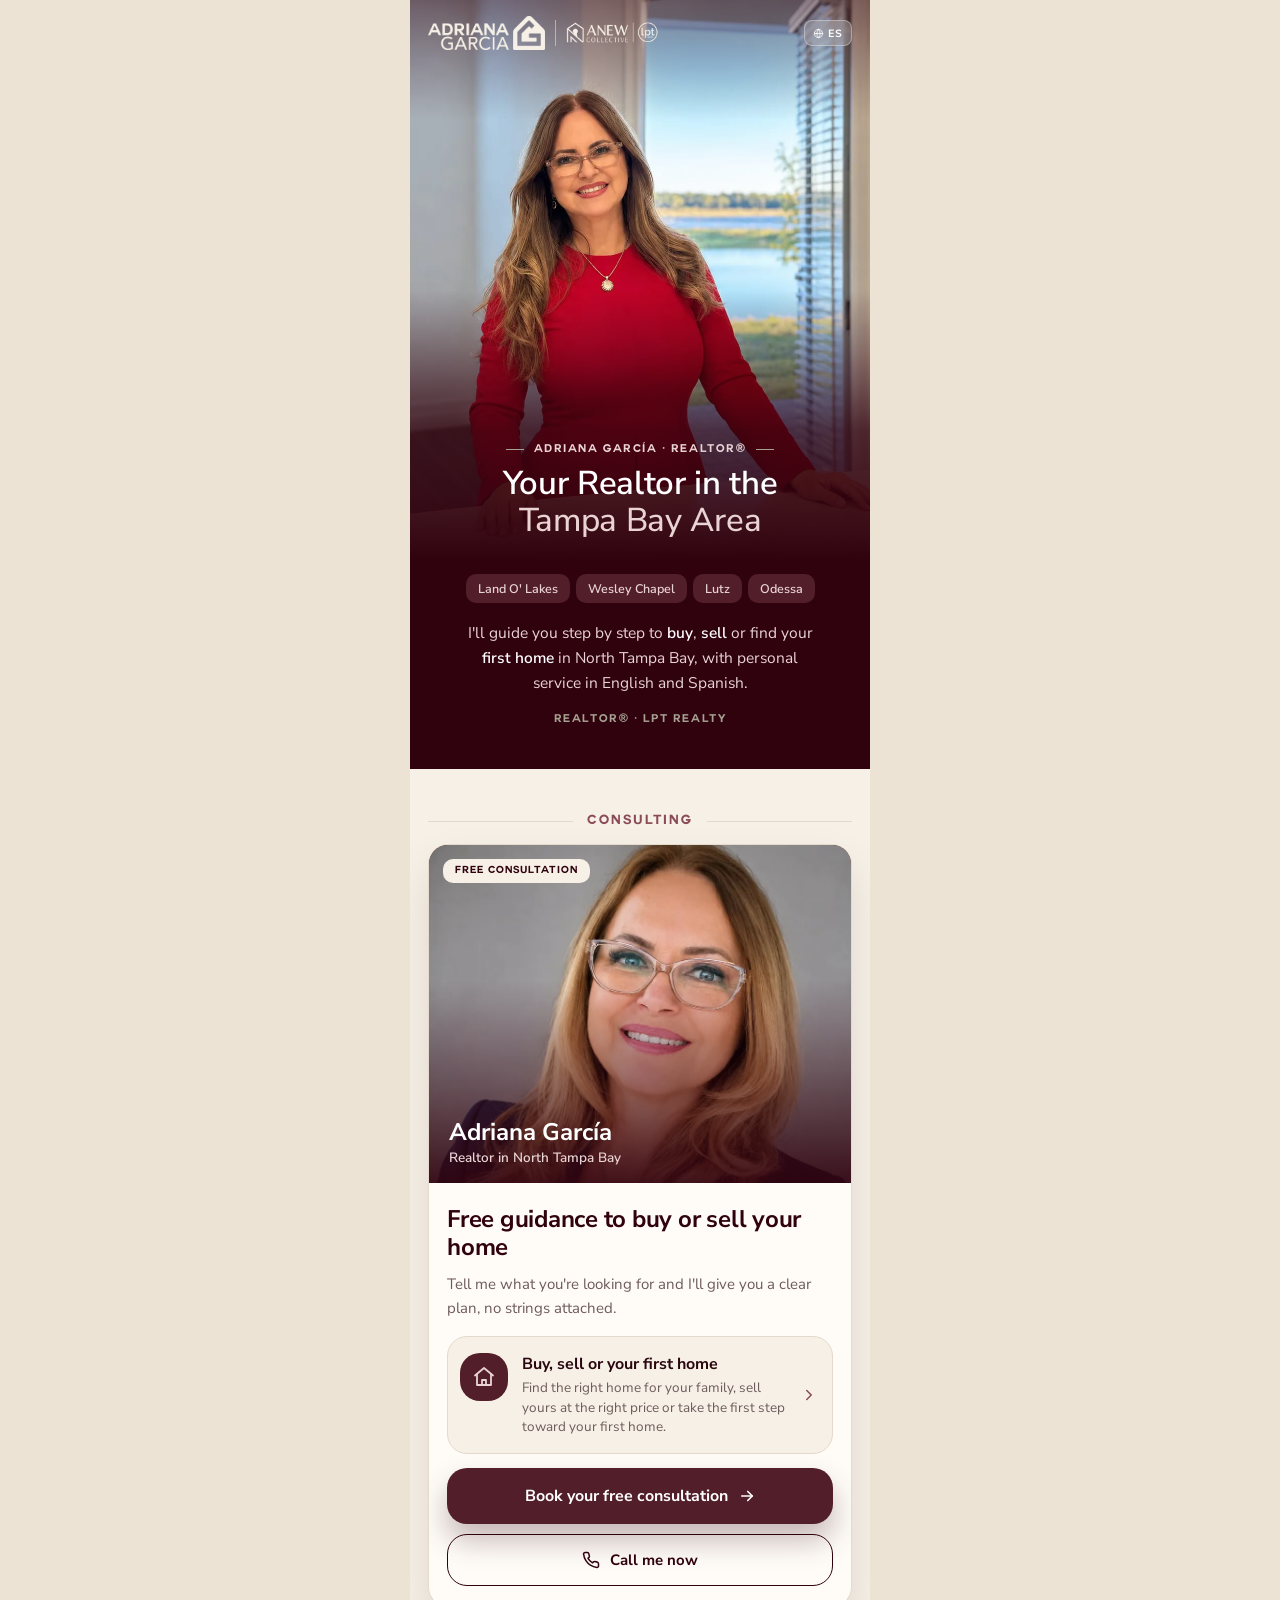
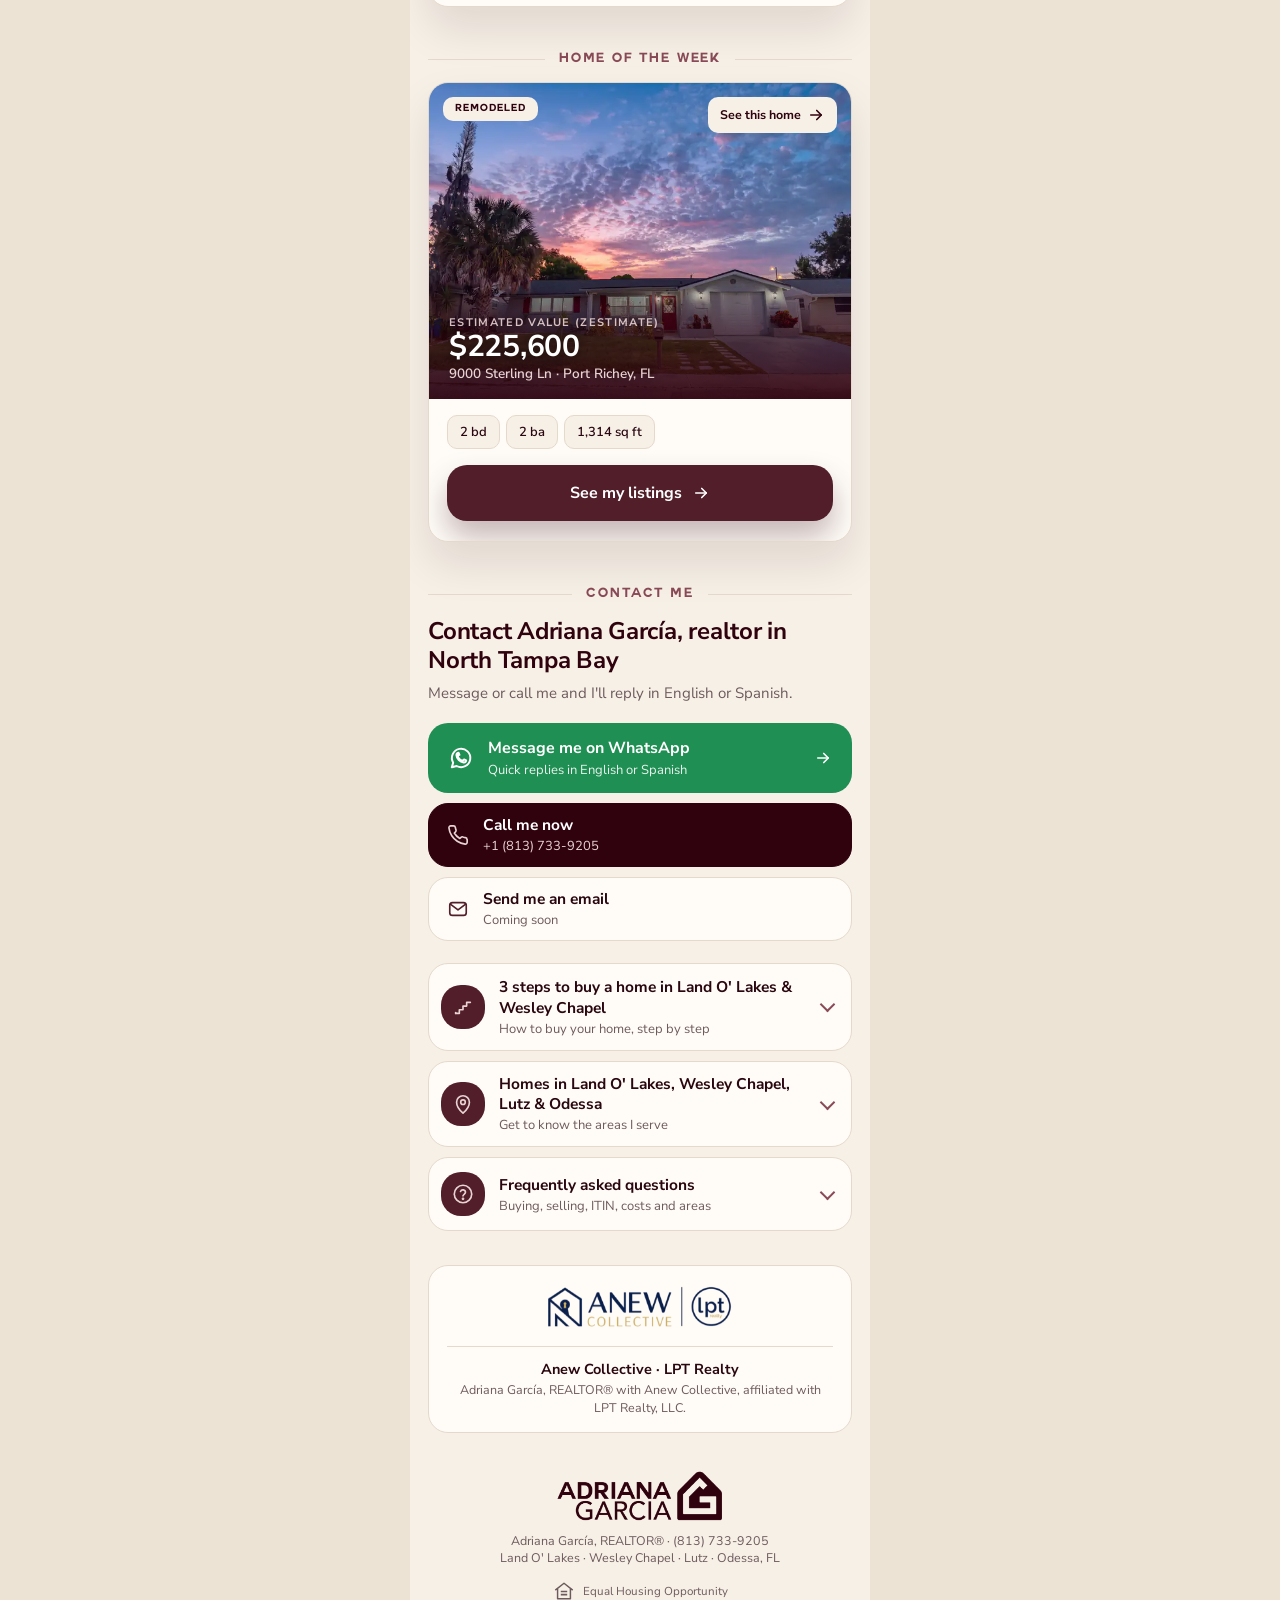
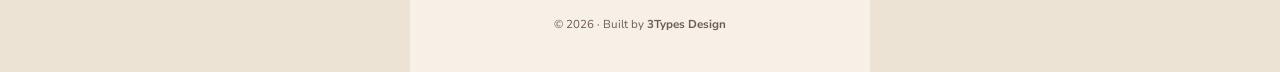
==== commit ae121585: "Add files via upload" ====
--- a/en/index.html
+++ b/en/index.html
@@ -3,14 +3,14 @@
 <head>
 <meta charset="utf-8">
 <meta name="viewport" content="width=device-width, initial-scale=1">
-<title>Spanish-Speaking Realtor in Land O' Lakes | Adriana García</title>
-<meta name="description" content="Bilingual realtor in Land O' Lakes, Wesley Chapel, Lutz and Odessa. Buy, sell or find your first home. Free consultation in English or Spanish.">
-<!-- LAUNCH: change to "index, follow" when published on the final domain -->
+<title>Spanish-Speaking Realtor in Tampa Bay | Adriana García</title>
+<meta name="description" content="Adriana García, bilingual realtor in Tampa Bay: Land O' Lakes, Wesley Chapel, Lutz and Odessa. Buy, sell or your first home. Free consultation.">
+<!-- LAUNCH: change to "index, follow, max-image-preview:large, max-snippet:-1" when published on the final domain -->
 <meta name="robots" content="noindex, follow">
 <!-- LAUNCH: replace https://DOMINIO-FINAL.com across this file -->
 <link rel="canonical" href="https://DOMINIO-FINAL.com/en/">
-<link rel="alternate" hreflang="es" href="https://DOMINIO-FINAL.com/">
-<link rel="alternate" hreflang="en" href="https://DOMINIO-FINAL.com/en/">
+<link rel="alternate" hreflang="es-US" href="https://DOMINIO-FINAL.com/">
+<link rel="alternate" hreflang="en-US" href="https://DOMINIO-FINAL.com/en/">
 <link rel="alternate" hreflang="x-default" href="https://DOMINIO-FINAL.com/">
 <meta name="author" content="Adriana García">
 <meta name="geo.region" content="US-FL">
@@ -21,15 +21,15 @@
 <meta property="og:locale" content="en_US">
 <meta property="og:locale:alternate" content="es_US">
 <meta property="og:site_name" content="Adriana García · Realtor">
-<meta property="og:title" content="Adriana García · Your Realtor in Land O' Lakes & North Tampa">
-<meta property="og:description" content="Buy, sell or find your first home in Land O' Lakes, Wesley Chapel, Lutz and Odessa. Free consultation in English or Spanish.">
+<meta property="og:title" content="Adriana García · Your Realtor in the Tampa Bay Area">
+<meta property="og:description" content="Buy, sell or find your first home in Tampa Bay: Land O' Lakes, Wesley Chapel, Lutz and Odessa. Free consultation in English or Spanish.">
 <meta property="og:image" content="https://DOMINIO-FINAL.com/assets/og-adriana-garcia-realtor.jpg">
 <meta property="og:image:width" content="1200">
 <meta property="og:image:height" content="630">
-<meta property="og:image:alt" content="Adriana García, realtor, in a lakefront home in Land O' Lakes">
+<meta property="og:image:alt" content="Adriana García, Spanish-speaking realtor in Tampa Bay">
 <meta name="twitter:card" content="summary_large_image">
-<meta name="twitter:title" content="Adriana García · Your Realtor in Land O' Lakes & North Tampa">
-<meta name="twitter:description" content="Buy, sell or find your first home in Land O' Lakes, Wesley Chapel, Lutz and Odessa. Free consultation.">
+<meta name="twitter:title" content="Adriana García · Your Realtor in the Tampa Bay Area">
+<meta name="twitter:description" content="Buy, sell or find your first home in Tampa Bay: Land O' Lakes, Wesley Chapel, Lutz and Odessa. Free consultation in English or Spanish.">
 <meta name="twitter:image" content="https://DOMINIO-FINAL.com/assets/og-adriana-garcia-realtor.jpg">
 
 <link rel="icon" href="../favicon.ico" sizes="any">
@@ -43,8 +43,9 @@
 <link rel="preload" as="image" href="../assets/adriana-garcia-realtor-land-o-lakes-lago.webp" type="image/webp" fetchpriority="high">
 <link rel="preconnect" href="https://fonts.googleapis.com">
 <link rel="preconnect" href="https://fonts.gstatic.com" crossorigin>
-<link href="https://fonts.googleapis.com/css2?family=Cormorant+Garamond:ital,wght@0,600;1,500&family=Figtree:wght@400;600;700&display=swap" rel="stylesheet">
-<link rel="stylesheet" href="../assets/styles.css">
+<link href="https://fonts.googleapis.com/css2?family=Nunito+Sans:wght@400;600;700&display=swap" rel="stylesheet">
+<link rel="preload" href="../assets/fonts/couture-bold-es.woff2" as="font" type="font/woff2" crossorigin>
+<link rel="stylesheet" href="../assets/styles.css?v=20261117e">
 
 <script type="application/ld+json">
 {
@@ -54,10 +55,14 @@
       "@type": "WebPage",
       "@id": "https://DOMINIO-FINAL.com/en/#webpage",
       "url": "https://DOMINIO-FINAL.com/en/",
-      "name": "Spanish-Speaking Realtor in Land O' Lakes | Adriana García",
+      "name": "Spanish-Speaking Realtor in Tampa Bay | Adriana García",
       "inLanguage": "en",
-      "isPartOf": { "@id": "https://DOMINIO-FINAL.com/#website" },
-      "about": { "@id": "https://DOMINIO-FINAL.com/#agent" },
+      "isPartOf": {
+        "@id": "https://DOMINIO-FINAL.com/#website"
+      },
+      "about": {
+        "@id": "https://DOMINIO-FINAL.com/#agent"
+      },
       "primaryImageOfPage": "https://DOMINIO-FINAL.com/assets/og-adriana-garcia-realtor.jpg"
     },
     {
@@ -68,7 +73,7 @@
       "description": "Bilingual English and Spanish realtor helping clients buy, sell and purchase their first home in Land O' Lakes, Wesley Chapel, Lutz and Odessa, North Tampa Bay, Florida.",
       "image": "https://DOMINIO-FINAL.com/assets/adriana-garcia-realtor-land-o-lakes-retrato.webp",
       "logo": "https://DOMINIO-FINAL.com/assets/adriana-garcia-icon.png",
-      "telephone": "+1-727-831-0189",
+      "telephone": "+1-813-733-9205",
       "address": {
         "@type": "PostalAddress",
         "addressLocality": "Land O' Lakes",
@@ -77,18 +82,79 @@
         "addressCountry": "US"
       },
       "areaServed": [
-        { "@type": "City", "name": "Land O' Lakes, FL" },
-        { "@type": "City", "name": "Wesley Chapel, FL" },
-        { "@type": "City", "name": "Lutz, FL" },
-        { "@type": "City", "name": "Odessa, FL" }
+        {
+          "@type": "City",
+          "name": "Land O' Lakes, FL"
+        },
+        {
+          "@type": "City",
+          "name": "Wesley Chapel, FL"
+        },
+        {
+          "@type": "City",
+          "name": "Lutz, FL"
+        },
+        {
+          "@type": "City",
+          "name": "Odessa, FL"
+        },
+        {
+          "@type": "AdministrativeArea",
+          "name": "Tampa Bay, FL"
+        },
+        {
+          "@type": "AdministrativeArea",
+          "name": "Pasco County, FL"
+        },
+        {
+          "@type": "AdministrativeArea",
+          "name": "Hillsborough County, FL"
+        }
       ],
-      "knowsLanguage": ["es", "en"],
-      "employee": { "@id": "https://DOMINIO-FINAL.com/#adriana" },
+      "knowsLanguage": [
+        "es",
+        "en"
+      ],
+      "employee": {
+        "@id": "https://DOMINIO-FINAL.com/#adriana"
+      },
       "makesOffer": [
-        { "@type": "Offer", "itemOffered": { "@type": "Service", "name": "Home buying guidance" } },
-        { "@type": "Offer", "itemOffered": { "@type": "Service", "name": "Home selling guidance" } },
-        { "@type": "Offer", "itemOffered": { "@type": "Service", "name": "First-time home buyer guidance" } }
-      ]
+        {
+          "@type": "Offer",
+          "itemOffered": {
+            "@type": "Service",
+            "name": "Home buying guidance"
+          }
+        },
+        {
+          "@type": "Offer",
+          "itemOffered": {
+            "@type": "Service",
+            "name": "Home selling guidance"
+          }
+        },
+        {
+          "@type": "Offer",
+          "itemOffered": {
+            "@type": "Service",
+            "name": "First-time home buyer guidance"
+          }
+        }
+      ],
+      "slogan": "Your Realtor in the Tampa Bay Area",
+      "knowsAbout": [
+        "Buying a home",
+        "Selling a home",
+        "First-time home buyers",
+        "ITIN mortgages",
+        "Pasco County real estate",
+        "Hillsborough County real estate"
+      ],
+      "memberOf": {
+        "@type": "Organization",
+        "name": "Anew Collective"
+      },
+      "priceRange": "$$"
     },
     {
       "@type": "Person",
@@ -96,8 +162,21 @@
       "name": "Adriana García",
       "jobTitle": "REALTOR®",
       "image": "https://DOMINIO-FINAL.com/assets/adriana-garcia-realtor-land-o-lakes-retrato.webp",
-      "knowsLanguage": ["es", "en"],
-      "worksFor": { "@type": "RealEstateAgent", "name": "LPT Realty", "url": "https://lpt.com" }
+      "knowsLanguage": [
+        "es",
+        "en"
+      ],
+      "worksFor": {
+        "@type": "RealEstateAgent",
+        "name": "LPT Realty",
+        "url": "https://lpt.com"
+      },
+      "memberOf": {
+        "@type": "Organization",
+        "name": "Anew Collective"
+      },
+      "telephone": "+1-813-733-9205",
+      "description": "Your Realtor in the Tampa Bay Area"
     },
     {
       "@type": "FAQPage",
@@ -107,27 +186,42 @@
         {
           "@type": "Question",
           "name": "How much money do I need to buy my first home in Florida?",
-          "acceptedAnswer": { "@type": "Answer", "text": "It depends on the loan type. Some FHA loans start at 3.5% down and some conventional loans start at 3% down for first-time buyers, plus closing costs. Florida also has down payment assistance programs. In a free consultation we review your situation and I connect you with a lender so you know your real number." }
+          "acceptedAnswer": {
+            "@type": "Answer",
+            "text": "It depends on the loan type. Some FHA loans start at 3.5% down and some conventional loans start at 3% down for first-time buyers, plus closing costs. Florida also has down payment assistance programs. In a free consultation we review your situation and I connect you with a lender so you know your real number."
+          }
         },
         {
           "@type": "Question",
           "name": "Can I buy a home with an ITIN in Florida?",
-          "acceptedAnswer": { "@type": "Answer", "text": "Yes. Some lenders offer ITIN loans. They usually require a larger down payment than a traditional loan and a solid income and payment history. I help you find the right lender and prepare your documents." }
+          "acceptedAnswer": {
+            "@type": "Answer",
+            "text": "Yes. Some lenders offer ITIN loans. They usually require a larger down payment than a traditional loan and a solid income and payment history. I help you find the right lender and prepare your documents."
+          }
         },
         {
           "@type": "Question",
           "name": "How much does it cost to sell my home?",
-          "acceptedAnswer": { "@type": "Answer", "text": "Costs include the commission, which is negotiable, and the seller's closing costs. In the consultation I prepare a pricing analysis for your home and an estimate of what you would net after the sale." }
+          "acceptedAnswer": {
+            "@type": "Answer",
+            "text": "Costs include the commission, which is negotiable, and the seller's closing costs. In the consultation I prepare a pricing analysis for your home and an estimate of what you would net after the sale."
+          }
         },
         {
           "@type": "Question",
           "name": "Is there a cost for the consultation?",
-          "acceptedAnswer": { "@type": "Answer", "text": "No. The first consultation is free with no obligation, in English or Spanish." }
+          "acceptedAnswer": {
+            "@type": "Answer",
+            "text": "No. The first consultation is free with no obligation, in English or Spanish."
+          }
         },
         {
           "@type": "Question",
           "name": "Which areas do you serve?",
-          "acceptedAnswer": { "@type": "Answer", "text": "North Tampa Bay: Land O' Lakes, Wesley Chapel, Lutz, Odessa and the surrounding areas of Pasco and Hillsborough County." }
+          "acceptedAnswer": {
+            "@type": "Answer",
+            "text": "North Tampa Bay: Land O' Lakes, Wesley Chapel, Lutz, Odessa and the surrounding areas of Pasco and Hillsborough County."
+          }
         }
       ]
     }
@@ -140,11 +234,12 @@
 
   <!-- TOP -->
   <div class="top">
-    <img src="../assets/adriana-garcia-logo-white.png" width="600" height="175" alt="Adriana García Realtor">
-    <nav class="lang" aria-label="Language">
-      <a href="../" hreflang="es" lang="es">ES</a>
-      <a href="./" hreflang="en" lang="en" aria-current="page">EN</a>
-    </nav>
+    <div class="brands">
+      <img src="../assets/adriana-garcia-logo-cream.png" width="600" height="175" alt="Adriana García Realtor">
+      <span class="brands-sep" aria-hidden="true"></span>
+      <img class="anew" src="../assets/anew-collective-lpt-realty-logo-cream.png" width="288" height="80" alt="Anew Collective and LPT Realty logo">
+    </div>
+    <a class="lang" href="../" hreflang="es-US" lang="es" aria-label="Ver esta página en español"><svg width="14" height="14" viewBox="0 0 24 24" fill="none" stroke="currentColor" stroke-width="2" stroke-linecap="round" stroke-linejoin="round" aria-hidden="true"><circle cx="12" cy="12" r="9"/><path d="M3 12h18"/><path d="M12 3a14 14 0 0 1 0 18a14 14 0 0 1 0-18z"/></svg><span>ES</span></a>
   </div>
 
   <!-- HERO -->
@@ -152,7 +247,7 @@
     <img src="../assets/adriana-garcia-realtor-land-o-lakes-lago.webp" width="900" height="1200" fetchpriority="high" alt="Adriana García, realtor, in a lakefront home in Land O' Lakes, Florida">
     <div class="hero-txt">
       <p class="kicker">Adriana García · Realtor®</p>
-      <h1>Your realtor in Land&nbsp;O'&nbsp;Lakes &amp; <em>North Tampa</em></h1>
+      <h1>Your Realtor in the <em>Tampa&nbsp;Bay Area</em></h1>
     </div>
   </header>
 
@@ -180,16 +275,16 @@
       <div class="body">
         <h2 id="h-consult">Free guidance to buy or sell your home</h2>
         <p>Tell me what you're looking for and I'll give you a clear plan, no strings attached.</p>
-        <a class="service" data-wa="msgUni" href="#contact">
+        <a class="service" data-wa="msgUni" href="https://wa.me/18137339205">
           <div class="ico"><svg width="24" height="24" viewBox="0 0 24 24" fill="none" stroke="currentColor" stroke-width="1.8" stroke-linecap="round" stroke-linejoin="round" aria-hidden="true"><path d="M3 10.5 12 3l9 7.5"/><path d="M5 9.5V20h14V9.5"/><path d="M10 20v-5h4v5"/></svg></div>
           <div class="txt"><h3>Buy, sell or your first home</h3><span>Find the right home for your family, sell yours at the right price or take the first step toward your first home.</span></div>
           <svg class="chev" width="18" height="18" viewBox="0 0 24 24" fill="none" stroke="currentColor" stroke-width="2" stroke-linecap="round" stroke-linejoin="round" aria-hidden="true"><path d="M9 6l6 6-6 6"/></svg>
         </a>
-        <a class="btn btn-primary" data-wa="ctaMsg" href="#contact">
+        <a class="btn btn-primary" data-wa="ctaMsg" href="https://wa.me/18137339205">
           <span>Book your free consultation</span>
           <svg width="18" height="18" viewBox="0 0 24 24" fill="none" stroke="currentColor" stroke-width="2.2" stroke-linecap="round" stroke-linejoin="round" aria-hidden="true"><path d="M5 12h14"/><path d="M13 6l6 6-6 6"/></svg>
         </a>
-        <a class="btn btn-ghost" data-tel href="#contact">
+        <a class="btn btn-ghost" data-tel href="tel:+18137339205">
           <svg width="18" height="18" viewBox="0 0 24 24" fill="none" stroke="currentColor" stroke-width="2" stroke-linecap="round" stroke-linejoin="round" aria-hidden="true"><path d="M22 16.9v3a2 2 0 0 1-2.2 2 19.8 19.8 0 0 1-8.6-3.1 19.5 19.5 0 0 1-6-6A19.8 19.8 0 0 1 2.1 4.2 2 2 0 0 1 4.1 2h3a2 2 0 0 1 2 1.7c.1.9.4 1.8.7 2.7a2 2 0 0 1-.5 2.1L8 9.8a16 16 0 0 0 6 6l1.3-1.3a2 2 0 0 1 2.1-.4c.9.3 1.8.6 2.7.7a2 2 0 0 1 1.7 2z"/></svg>
           <span>Call me now</span>
         </a>
@@ -203,29 +298,6 @@
     <div class="hw-slot"></div>
   </section>
 
-  <!-- 3 STEPS -->
-  <section class="section" id="steps" aria-labelledby="h-steps">
-    <p class="title" aria-hidden="true">How to buy</p>
-    <div class="card card-dark">
-      <div class="photo" style="aspect-ratio:4/3">
-        <img src="../assets/adriana-garcia-realtor-land-o-lakes-casa.webp" width="900" height="1200" loading="lazy" style="object-position:50% 6%" alt="Adriana García, realtor, in the living room of a modern home">
-        <div class="tag">3 steps</div>
-      </div>
-      <div class="body">
-        <h2 id="h-steps">3 steps to buy a home in Land O' Lakes &amp; Wesley Chapel</h2>
-        <p>That's how simple the road to your keys can be. I make sure every step is clear.</p>
-        <ol class="steps">
-          <li class="step"><div class="n">1</div><div class="txt"><h3>Free consultation &amp; pre-approval</h3><p>We talk about what you need and I connect you with a lender so you know your real budget.</p></div></li>
-          <li class="step"><div class="n">2</div><div class="txt"><h3>Find your ideal home</h3><p>We shortlist and tour the homes that truly fit you.</p></div></li>
-          <li class="step"><div class="n">3</div><div class="txt"><h3>Offer &amp; closing</h3><p>I negotiate the best offer and stay with you until the day you get your keys.</p></div></li>
-        </ol>
-        <a class="btn btn-light" data-wa="msgSteps" href="#contact">
-          <span>I want to start step 1</span>
-          <svg width="18" height="18" viewBox="0 0 24 24" fill="none" stroke="currentColor" stroke-width="2.2" stroke-linecap="round" stroke-linejoin="round" aria-hidden="true"><path d="M5 12h14"/><path d="M13 6l6 6-6 6"/></svg>
-        </a>
-      </div>
-    </div>
-  </section>
 
 
 
@@ -235,15 +307,15 @@
     <h2 class="sec-h" id="h-contact">Contact Adriana García, realtor in North Tampa Bay</h2>
     <p class="sec-p">Message or call me and I'll reply in English or Spanish.</p>
 
-    <a class="contact-main" data-wa="msgContact" href="#contact">
+    <a class="contact-main" data-wa="msgContact" href="https://wa.me/18137339205">
       <svg width="26" height="26" viewBox="0 0 24 24" fill="none" stroke="currentColor" stroke-width="1.8" stroke-linecap="round" stroke-linejoin="round" aria-hidden="true"><path d="M3.5 20.5l1.3-4.2A8.5 8.5 0 1 1 8 19.4z"/><path d="M9 9.5c.3 2.3 2.2 4.4 4.6 5l1.2-1.2 2 .9c-.2 1.2-1.2 2-2.4 1.9-3.4-.4-6.2-3.2-6.6-6.6-.1-1.2.7-2.2 1.9-2.4l.9 2z"/></svg>
       <div class="t"><b>Message me on WhatsApp</b><small>Quick replies in English or Spanish</small></div>
       <svg width="18" height="18" viewBox="0 0 24 24" fill="none" stroke="currentColor" stroke-width="2.2" stroke-linecap="round" stroke-linejoin="round" aria-hidden="true"><path d="M5 12h14"/><path d="M13 6l6 6-6 6"/></svg>
     </a>
 
-    <a class="row call" data-tel href="#contact">
+    <a class="row call" data-tel href="tel:+18137339205">
       <svg width="22" height="22" viewBox="0 0 24 24" fill="none" stroke="currentColor" stroke-width="1.8" stroke-linecap="round" stroke-linejoin="round" aria-hidden="true"><path d="M22 16.9v3a2 2 0 0 1-2.2 2 19.8 19.8 0 0 1-8.6-3.1 19.5 19.5 0 0 1-6-6A19.8 19.8 0 0 1 2.1 4.2 2 2 0 0 1 4.1 2h3a2 2 0 0 1 2 1.7c.1.9.4 1.8.7 2.7a2 2 0 0 1-.5 2.1L8 9.8a16 16 0 0 0 6 6l1.3-1.3a2 2 0 0 1 2.1-.4c.9.3 1.8.6 2.7.7a2 2 0 0 1 1.7 2z"/></svg>
-      <div class="t"><b>Call me now</b><small data-show="phone">Coming soon</small></div>
+      <div class="t"><b>Call me now</b><small data-show="phone">+1 (813) 733-9205</small></div>
     </a>
 
     <a class="row" id="email-btn" href="#contact">
@@ -253,6 +325,26 @@
     <button class="alt-mail" type="button" id="other-mail" aria-haspopup="dialog">Use another email app? See options</button>
 
     <div class="socials" id="socials"></div>
+  </section>
+
+  <!-- 3 STEPS -->
+  <section class="section section-faq" id="steps" aria-labelledby="h-steps">
+    <details class="faq-all fold-steps">
+      <summary><div class="ico"><svg width="22" height="22" viewBox="0 0 24 24" fill="none" stroke="currentColor" stroke-width="1.8" stroke-linecap="round" stroke-linejoin="round" aria-hidden="true"><path d="M4 19h4v-4h4v-4h4V7h4"/><path d="M4 19v-1"/></svg></div><div class="t"><h2 id="h-steps">3 steps to buy a home in Land O' Lakes &amp; Wesley Chapel</h2><span>How to buy your home, step by step</span></div></summary>
+      <div class="fold-body">
+        <div class="fold-photo"><img src="../assets/adriana-garcia-realtor-land-o-lakes-casa.webp" width="900" height="1200" loading="lazy" style="object-position:50% 6%" alt="Adriana García, realtor, in the living room of a modern home"></div>
+        <p class="fold-p">That's how simple the road to your keys can be. I make sure every step is clear.</p>
+        <ol class="steps">
+              <li class="step"><div class="n">1</div><div class="txt"><h3>Free consultation &amp; pre-approval</h3><p>We talk about what you need and I connect you with a lender so you know your real budget.</p></div></li>
+              <li class="step"><div class="n">2</div><div class="txt"><h3>Find your ideal home</h3><p>We shortlist and tour the homes that truly fit you.</p></div></li>
+              <li class="step"><div class="n">3</div><div class="txt"><h3>Offer &amp; closing</h3><p>I negotiate the best offer and stay with you until the day you get your keys.</p></div></li>
+            </ol>
+        <a class="btn btn-primary" data-wa="msgSteps" href="https://wa.me/18137339205">
+              <span>I want to start step 1</span>
+              <svg width="18" height="18" viewBox="0 0 24 24" fill="none" stroke="currentColor" stroke-width="2.2" stroke-linecap="round" stroke-linejoin="round" aria-hidden="true"><path d="M5 12h14"/><path d="M13 6l6 6-6 6"/></svg>
+            </a>
+      </div>
+    </details>
   </section>
 
   <!-- AREAS -->
@@ -312,13 +404,13 @@
 
   <!-- BROKER -->
   <div class="broker">
-    <img src="../assets/lpt-realty-logo.svg" width="46" height="46" alt="LPT Realty logo" loading="lazy">
-    <div class="t"><b>LPT Realty</b><small>Adriana García, REALTOR® affiliated with LPT Realty, LLC.</small><small data-show="license" hidden></small></div>
+    <img src="../assets/anew-collective-lpt-realty-logo.png" width="288" height="80" alt="Anew Collective and LPT Realty logo" loading="lazy">
+    <div class="t"><b>Anew Collective · LPT Realty</b><small>Adriana García, REALTOR® with Anew Collective, affiliated with LPT Realty, LLC.</small><small data-show="license" hidden></small></div>
   </div>
 
   <footer>
     <img src="../assets/adriana-garcia-logo-burgundy.png" width="600" height="185" alt="Adriana García Realtor" loading="lazy">
-    <p class="sub">Realtor in Land O' Lakes · Wesley Chapel · Lutz · Odessa, FL</p>
+    <p class="sub">Adriana García, REALTOR® · <a href="tel:+18137339205">(813) 733-9205</a><br>Land O' Lakes · Wesley Chapel · Lutz · Odessa, FL</p>
     <div class="eho">
       <svg width="22" height="22" viewBox="0 0 24 24" fill="none" stroke="currentColor" stroke-width="1.6" stroke-linejoin="round" aria-hidden="true"><path d="M2.5 11 12 3.5 21.5 11"/><path d="M5 9.5V20.5h14V9.5"/><path d="M8.5 12.5h7M8.5 16h7" stroke-width="1.8"/></svg>
       <span>Equal Housing Opportunity</span>
@@ -342,6 +434,6 @@
   </div>
 </dialog>
 
-<script src="../assets/site.js" defer></script>
+<script src="../assets/site.js?v=20261117e" defer></script>
 </body>
 </html>
--- a/assets/styles.css
+++ b/assets/styles.css
@@ -1,3 +1,4 @@
+@font-face{font-family:'Couture ES';src:url('fonts/couture-bold-es.woff2') format('woff2');font-weight:400;font-style:normal;font-display:swap}
 /* Adriana García · Link Bio — estilos compartidos (ES y EN) */
 :root{
   --wine:#30020E;        /* burgundy principal del logo */
@@ -12,21 +13,25 @@
   --ink-2:#6E5B5C;
   --line:#E5D9CB;
   --wa:#1F8F53;
-  --serif:'Cormorant Garamond',Georgia,serif;
+  /* Tipografía: Couture (la del logo) en etiquetas cortas + Nunito Sans (texto, similar a Avenir).
+     Couture no traía tildes ni ñ: se agregaron en assets/fonts/couture-bold-es.woff2 */
+  --sans:'Nunito Sans',system-ui,sans-serif;
+  --display:'Couture ES','Nunito Sans',sans-serif;
 }
 *{box-sizing:border-box}
 html,body{margin:0}
 html{scroll-behavior:smooth}
-body{background:var(--sand);font-family:'Figtree',system-ui,sans-serif;color:var(--ink);-webkit-font-smoothing:antialiased}
+body{background:var(--sand);font-family:var(--sans);color:var(--ink);-webkit-font-smoothing:antialiased}
 a{color:inherit;text-decoration:none}
 .page{max-width:460px;margin:0 auto;background:var(--cream);min-height:100vh;overflow:hidden;position:relative}
 
 /* TOP BAR */
 .top{position:absolute;top:0;left:0;right:0;z-index:3;display:flex;align-items:center;justify-content:space-between;padding:16px 18px}
 .top img{height:34px;width:auto;display:block}
-.lang{display:flex;padding:3px;border-radius:999px;background:rgba(255,252,247,.18);backdrop-filter:blur(10px);-webkit-backdrop-filter:blur(10px);border:1px solid rgba(255,255,255,.28)}
-.lang a{display:grid;place-items:center;color:#fff;font-weight:700;font-size:12px;letter-spacing:.12em;min-width:42px;min-height:32px;border-radius:999px}
-.lang a[aria-current="page"]{background:var(--cream);color:var(--wine)}
+/* Botón de idioma: muestra solo el otro idioma (EN en la página en español, ES en la de inglés) */
+.lang{display:inline-flex;align-items:center;gap:4px;min-height:26px;padding:0 8px;border-radius:8px;color:#fff;font-weight:700;font-size:10.5px;letter-spacing:.08em;background:rgba(255,252,247,.18);backdrop-filter:blur(10px);-webkit-backdrop-filter:blur(10px);border:1px solid rgba(255,255,255,.32);transition:background .15s ease,color .15s ease}
+.lang:hover{background:var(--cream);color:var(--wine)}
+.lang svg{width:11px;height:11px;opacity:.9}
 
 /* HERO */
 .hero{position:relative;height:560px;background:var(--wine)}
@@ -34,21 +39,21 @@
 .hero::before{content:"";position:absolute;left:0;right:0;top:0;height:120px;z-index:1;background:linear-gradient(180deg,rgba(48,2,14,.45),rgba(48,2,14,0))}
 .hero::after{content:"";position:absolute;left:0;right:0;bottom:0;height:270px;background:linear-gradient(180deg,rgba(48,2,14,0) 0%,rgba(48,2,14,.78) 52%,var(--wine) 100%)}
 .hero-txt{position:absolute;left:0;right:0;bottom:20px;z-index:2;text-align:center;color:#fff;padding:0 22px}
-.kicker{display:inline-flex;align-items:center;gap:10px;margin:0;font-weight:700;font-size:11px;letter-spacing:.3em;text-transform:uppercase;color:var(--rose)}
+.kicker{display:inline-flex;align-items:center;gap:10px;margin:0;font-family:var(--display);font-weight:400;font-size:11px;letter-spacing:.14em;text-transform:uppercase;color:var(--rose)}
 .kicker::before,.kicker::after{content:"";width:18px;height:1px;background:var(--taupe)}
-.hero-txt h1{margin:10px 0 0;font-family:var(--serif);font-weight:600;font-size:38px;line-height:1.04;letter-spacing:-.005em}
-.hero-txt h1 em{font-style:italic;font-weight:500;color:var(--rose)}
+.hero-txt h1{margin:10px 0 0;font-family:var(--sans);font-weight:600;font-size:33px;line-height:1.12;letter-spacing:-.01em}
+.hero-txt h1 em{font-style:normal;font-weight:500;color:var(--rose)}
 
 /* INTRO */
 .intro{background:var(--wine);color:#fff;text-align:center;padding:10px 24px 40px}
 .areas{display:flex;flex-wrap:wrap;justify-content:center;gap:6px;padding:0;margin:4px 0 0}
-.areas li{list-style:none;padding:6px 12px;border-radius:999px;background:var(--wine-2);color:var(--rose);font-size:12.5px;font-weight:600}
+.areas li{list-style:none;padding:6px 12px;border-radius:10px;background:var(--wine-2);color:var(--rose);font-size:12.5px;font-weight:600}
 .intro p{margin:18px auto 0;max-width:350px;font-size:15.5px;line-height:1.6;color:var(--rose)}
 .intro p strong{color:#fff;font-weight:600}
-.intro .badge{margin-top:16px;font-size:12px;font-weight:700;letter-spacing:.16em;text-transform:uppercase;color:var(--taupe)}
+.intro .badge{margin-top:16px;font-family:var(--display);font-size:11px;font-weight:400;letter-spacing:.14em;text-transform:uppercase;color:var(--taupe)}
 
 /* BUTTONS */
-.btn{display:flex;align-items:center;justify-content:center;gap:10px;min-height:56px;border-radius:999px;font-weight:700;font-size:16px;transition:transform .15s ease,filter .15s ease,background .15s ease}
+.btn{display:flex;align-items:center;justify-content:center;gap:10px;min-height:56px;border-radius:20px;font-weight:700;font-size:16px;transition:transform .15s ease,filter .15s ease,background .15s ease}
 .btn:active{transform:scale(.98)}
 .btn-primary{background:var(--wine-2);color:#fff;box-shadow:0 16px 30px rgba(48,2,14,.28)}
 .btn-primary:hover{filter:brightness(1.12)}
@@ -59,32 +64,32 @@
 
 /* SECTIONS */
 .section{padding:46px 18px 0}
-.title{display:flex;align-items:center;gap:14px;font-size:12.5px;font-weight:700;letter-spacing:.24em;text-transform:uppercase;color:var(--wine-3);white-space:nowrap;margin:0 0 16px}
+.title{display:flex;align-items:center;gap:14px;font-family:var(--display);font-size:13px;font-weight:400;letter-spacing:.14em;text-transform:uppercase;color:var(--wine-3);white-space:nowrap;margin:0 0 16px}
 .title::before,.title::after{content:"";flex:1;height:1px;background:var(--line)}
-.sec-h{margin:0 0 6px;font-family:var(--serif);font-weight:600;font-size:29px;line-height:1.1;color:var(--wine)}
+.sec-h{margin:0 0 6px;font-family:var(--sans);font-weight:700;font-size:24px;line-height:1.2;letter-spacing:-.01em;color:var(--wine)}
 .sec-p{margin:0 0 18px;font-size:15px;line-height:1.6;color:var(--ink-2)}
 
 /* CARD */
-.card{position:relative;border-radius:28px;overflow:hidden;background:var(--card);border:1px solid var(--line);box-shadow:0 22px 44px rgba(48,2,14,.10)}
+.card{position:relative;border-radius:20px;overflow:hidden;background:var(--card);border:1px solid var(--line);box-shadow:0 22px 44px rgba(48,2,14,.10)}
 .card-dark{background:var(--wine);border-color:transparent;color:#fff;box-shadow:0 22px 44px rgba(48,2,14,.28)}
 .photo{position:relative;aspect-ratio:5/4;background:var(--wine-2);overflow:hidden}
 .photo img{position:absolute;inset:0;width:100%;height:100%;object-fit:cover}
 .photo::after{content:"";position:absolute;left:0;right:0;bottom:0;height:60%;background:linear-gradient(180deg,rgba(48,2,14,0),rgba(48,2,14,.9))}
-.tag{position:absolute;top:14px;left:14px;z-index:1;background:var(--cream);color:var(--wine);font-size:10.5px;font-weight:700;letter-spacing:.16em;text-transform:uppercase;padding:7px 12px;border-radius:999px}
+.tag{position:absolute;top:14px;left:14px;z-index:1;background:var(--cream);color:var(--wine);font-family:var(--display);font-size:10px;font-weight:400;letter-spacing:.1em;text-transform:uppercase;padding:7px 12px;border-radius:10px}
 .ph-name{position:absolute;left:20px;right:20px;bottom:16px;z-index:1;color:#fff;display:flex;flex-direction:column;gap:2px}
-.ph-name b{font-family:var(--serif);font-size:28px;font-weight:600;line-height:1.05}
+.ph-name b{font-family:var(--sans);font-size:24px;font-weight:700;line-height:1.1}
 .ph-name span{font-size:13.5px;font-weight:600;color:var(--rose)}
 .body{padding:22px 18px 20px}
-.card h2{margin:0;font-family:var(--serif);font-weight:600;font-size:29px;line-height:1.08;color:var(--wine)}
+.card h2{margin:0;font-family:var(--sans);font-weight:700;font-size:24px;line-height:1.2;letter-spacing:-.01em;color:var(--wine)}
 .card-dark h2{color:#fff}
 .body > p{margin:10px 0 0;font-size:15px;line-height:1.6;color:var(--ink-2)}
 .card-dark .body > p{color:var(--rose)}
 
 /* SERVICE */
-.service{display:flex;align-items:flex-start;gap:14px;margin-top:16px;background:var(--cream);border:1px solid var(--line);border-radius:22px;padding:16px 14px 16px 12px;transition:border-color .15s ease,transform .15s ease}
+.service{display:flex;align-items:flex-start;gap:14px;margin-top:16px;background:var(--cream);border:1px solid var(--line);border-radius:20px;padding:16px 14px 16px 12px;transition:border-color .15s ease,transform .15s ease}
 .service:hover{border-color:var(--wine-3)}
 .service:active{transform:scale(.99)}
-.ico{width:48px;height:48px;border-radius:16px;flex-shrink:0;display:grid;place-items:center;background:var(--wine-2);color:var(--rose)}
+.ico{width:48px;height:48px;border-radius:20px;flex-shrink:0;display:grid;place-items:center;background:var(--wine-2);color:var(--rose)}
 .service .txt{flex:1;display:flex;flex-direction:column;gap:3px}
 .service h3{margin:0;font-size:16px;font-weight:700;color:var(--ink)}
 .service span{font-size:13.5px;line-height:1.45;color:var(--ink-2)}
@@ -96,8 +101,8 @@
 .steps::before{content:"";position:absolute;left:22px;top:24px;bottom:24px;width:1px;background:linear-gradient(180deg,var(--taupe),rgba(167,161,146,.2))}
 .step{position:relative;display:flex;gap:14px;padding:0 0 18px}
 .step:last-child{padding-bottom:0}
-.n{position:relative;z-index:1;width:45px;height:45px;flex-shrink:0;border-radius:50%;display:grid;place-items:center;background:var(--cream);color:var(--wine);font-family:var(--serif);font-size:25px;font-weight:600;font-variant-numeric:lining-nums;line-height:1}
-.step .txt{flex:1;padding:12px 14px 14px;border-radius:18px;background:var(--wine-2)}
+.n{position:relative;z-index:1;width:45px;height:45px;flex-shrink:0;border-radius:50%;display:grid;place-items:center;background:var(--cream);color:var(--wine);font-family:var(--sans);font-size:19px;font-weight:700;font-variant-numeric:lining-nums;line-height:1}
+.step .txt{flex:1;padding:12px 14px 14px;border-radius:20px;background:var(--wine-2)}
 .step h3{margin:0;font-size:16px;font-weight:700;color:#fff}
 .step p{margin:4px 0 0;font-size:14px;line-height:1.5;color:var(--rose)}
 
@@ -126,7 +131,7 @@
 .contact-main .t,.row .t{flex:1;display:flex;flex-direction:column;gap:2px}
 .contact-main b{font-size:16px}
 .contact-main small{font-size:13px;opacity:.9}
-.row{display:flex;align-items:center;gap:14px;min-height:64px;padding:0 18px;border-radius:18px;background:var(--card);border:1px solid var(--line);margin-bottom:10px;color:var(--ink)}
+.row{display:flex;align-items:center;gap:14px;min-height:64px;padding:0 18px;border-radius:20px;background:var(--card);border:1px solid var(--line);margin-bottom:10px;color:var(--ink)}
 .row:hover{border-color:var(--wine-3)}
 .row.call{background:var(--wine);border-color:var(--wine);color:#fff}
 .row.call small{color:var(--rose)}
@@ -134,16 +139,16 @@
 .row small{font-size:13px;color:var(--ink-2)}
 .row > svg:first-child{color:var(--wine-2);flex-shrink:0}
 .row.call > svg:first-child{color:var(--rose)}
-.alt-mail{display:block;margin:-2px auto 12px;min-height:36px;padding:0 12px;border:0;background:none;color:var(--ink-2);font:600 13px 'Figtree',sans-serif;text-decoration:underline;text-underline-offset:3px;cursor:pointer}
+.alt-mail{display:block;margin:-2px auto 12px;min-height:36px;padding:0 12px;border:0;background:none;color:var(--ink-2);font:600 13px var(--sans);text-decoration:underline;text-underline-offset:3px;cursor:pointer}
 .alt-mail[hidden]{display:none}
 .socials{display:grid;grid-template-columns:1fr 1fr;gap:10px;margin-top:2px}
-.socials a{display:flex;align-items:center;justify-content:center;gap:10px;min-height:56px;border-radius:18px;background:var(--wine-2);color:#fff;font-weight:700;font-size:14.5px}
+.socials a{display:flex;align-items:center;justify-content:center;gap:10px;min-height:56px;border-radius:20px;background:var(--wine-2);color:#fff;font-weight:700;font-size:14.5px}
 .socials:empty{display:none}
 
 /* BROKER */
-.broker{display:flex;align-items:center;gap:14px;margin:34px 18px 0;padding:16px 18px;border-radius:22px;background:var(--card);border:1px solid var(--line)}
-.broker img{width:46px;height:46px;flex-shrink:0}
-.broker .t{display:flex;flex-direction:column;gap:2px}
+.broker{display:flex;flex-direction:column;align-items:center;text-align:center;gap:12px;margin:34px 18px 0;padding:16px 18px;border-radius:20px;background:var(--card);border:1px solid var(--line)}
+.broker img{width:auto;height:52px;max-width:100%}
+.broker .t{display:flex;flex-direction:column;align-items:center;gap:2px;padding-top:12px;border-top:1px solid var(--line);width:100%}
 .broker b{font-size:14.5px;color:var(--ink)}
 .broker small{font-size:12.5px;line-height:1.4;color:var(--ink-2)}
 
@@ -160,14 +165,14 @@
 /* EMAIL SHEET */
 .sheet{border:0;padding:0;margin:auto auto 0;width:100%;max-width:460px;background:transparent;color:var(--ink)}
 .sheet::backdrop{background:rgba(48,2,14,.55)}
-.sheet-in{background:var(--cream);border-radius:26px 26px 0 0;padding:12px 18px 26px}
+.sheet-in{background:var(--cream);border-radius:20px 20px 0 0;padding:12px 18px 26px}
 .sheet-grip{width:40px;height:4px;border-radius:4px;background:var(--line);margin:0 auto 14px}
-.sheet-t{margin:0;font-family:var(--serif);font-size:24px;font-weight:600;text-align:center;color:var(--wine)}
+.sheet-t{margin:0;font-family:var(--sans);font-size:20px;font-weight:700;text-align:center;color:var(--wine)}
 .sheet .to{margin:4px 0 16px;text-align:center;font-size:13.5px;color:var(--ink-2)}
-.sheet .opt{display:flex;align-items:center;gap:14px;width:100%;min-height:56px;padding:0 16px;margin-bottom:8px;border-radius:16px;background:var(--card);border:1px solid var(--line);color:var(--ink);font:600 15px 'Figtree',sans-serif;cursor:pointer;text-align:left}
+.sheet .opt{display:flex;align-items:center;gap:14px;width:100%;min-height:56px;padding:0 16px;margin-bottom:8px;border-radius:20px;background:var(--card);border:1px solid var(--line);color:var(--ink);font:600 15px var(--sans);cursor:pointer;text-align:left}
 .sheet .opt:hover{border-color:var(--wine-3)}
-.sheet .opt i{width:30px;height:30px;border-radius:8px;display:grid;place-items:center;font:700 14px 'Figtree',sans-serif;color:#fff;flex-shrink:0;font-style:normal}
-.sheet .close{display:block;width:100%;min-height:48px;margin-top:6px;border:0;background:none;color:var(--ink-2);font:600 15px 'Figtree',sans-serif;cursor:pointer}
+.sheet .opt i{width:30px;height:30px;border-radius:8px;display:grid;place-items:center;font:700 14px var(--sans);color:#fff;flex-shrink:0;font-style:normal}
+.sheet .close{display:block;width:100%;min-height:48px;margin-top:6px;border:0;background:none;color:var(--ink-2);font:600 15px var(--sans);cursor:pointer}
 
 @media (max-width:360px){.hero{height:500px}.hero-txt h1{font-size:33px}.card h2,.sec-h{font-size:26px}}
 
@@ -176,7 +181,7 @@
 .faq-all{border-radius:20px;background:var(--card);border:1px solid var(--line)}
 .faq-all > summary{list-style:none;display:flex;align-items:center;gap:14px;min-height:72px;padding:12px 18px 12px 12px;cursor:pointer}
 .faq-all > summary::-webkit-details-marker{display:none}
-.faq-all > summary .ico{width:44px;height:44px;border-radius:14px}
+.faq-all > summary .ico{width:44px;height:44px;border-radius:20px}
 .faq-all > summary .t{flex:1;display:flex;flex-direction:column;gap:2px}
 .faq-all > summary h2{margin:0;font-size:15.5px;font-weight:700;color:var(--ink)}
 .faq-all > summary span{font-size:13px;color:var(--ink-2)}
@@ -195,14 +200,31 @@
 .hw-photo{position:relative;display:block;aspect-ratio:4/3;background:var(--sand);overflow:hidden}
 .hw-photo img{position:absolute;inset:0;width:100%;height:100%;object-fit:cover;transition:transform .4s ease}
 a.hw-photo:hover img{transform:scale(1.03)}
-.hw-photo::after{content:"";position:absolute;left:0;right:0;bottom:0;height:68%;background:linear-gradient(180deg,rgba(48,2,14,0),rgba(48,2,14,.62) 45%,rgba(48,2,14,.94))}
+.hw-photo::after{content:"";position:absolute;left:0;right:0;bottom:0;height:42%;background:linear-gradient(180deg,rgba(48,2,14,0),rgba(48,2,14,.55) 50%,rgba(48,2,14,.88))}
+.hw-price{text-shadow:0 1px 8px rgba(0,0,0,.45)}
 .hw-price{position:absolute;left:20px;right:20px;bottom:16px;z-index:1;display:flex;flex-direction:column;gap:2px;color:#fff}
-.hw-price b{font-family:var(--serif);font-size:34px;font-weight:600;line-height:1;font-variant-numeric:lining-nums}
+.hw-price b{font-family:var(--sans);font-size:30px;font-weight:700;letter-spacing:-.01em;line-height:1;font-variant-numeric:lining-nums}
 .hw-price small{font-size:13.5px;font-weight:600;color:var(--rose)}
-.hw-go{position:absolute;right:14px;top:14px;z-index:1;display:inline-flex;align-items:center;gap:6px;min-height:36px;padding:0 12px;border-radius:999px;background:var(--cream);color:var(--wine);font-size:12.5px;font-weight:700}
+.hw-go{position:absolute;right:14px;top:14px;z-index:1;display:inline-flex;align-items:center;gap:6px;min-height:36px;padding:0 12px;border-radius:10px;background:var(--cream);color:var(--wine);font-size:12.5px;font-weight:700}
 .hw .body{padding:16px 18px 20px}
 .hw-stats{display:flex;flex-wrap:wrap;gap:6px;list-style:none;margin:0;padding:0}
-.hw-stats li{padding:7px 12px;border-radius:999px;background:var(--cream);border:1px solid var(--line);font-size:13px;font-weight:600;color:var(--ink)}
+.hw-stats li{padding:7px 12px;border-radius:10px;background:var(--cream);border:1px solid var(--line);font-size:13px;font-weight:600;color:var(--ink)}
 .hw-courtesy{margin:10px 0 0;font-size:12px;color:var(--ink-2)}
 .hw-btn{margin-top:16px}
 .hw-price em{font-style:normal;font-size:11px;font-weight:700;letter-spacing:.12em;text-transform:uppercase;color:var(--rose);opacity:.9}
+
+/* LOGOS EN LA BARRA SUPERIOR: Adriana García | LPT Realty */
+.brands{display:flex;align-items:center;gap:10px}
+.brands-sep{width:1px;height:26px;background:rgba(255,255,255,.45)}
+.top img.anew{height:26px;width:auto}
+@media (max-width:374px){.top{padding:14px 12px}.brands{gap:7px}.top img{height:28px}.top img.anew{height:22px}.lang{padding:0 7px}}
+
+/* 3 PASOS plegado */
+.fold-steps .fold-body{padding:0 12px 14px}
+.fold-steps .fold-photo{position:relative;aspect-ratio:16/10;border-radius:20px;overflow:hidden;background:var(--sand)}
+.fold-steps .fold-photo img{position:absolute;inset:0;width:100%;height:100%;object-fit:cover}
+.fold-steps .fold-p{margin:12px 6px 0;font-size:14px;line-height:1.55;color:var(--ink-2)}
+.fold-steps .steps{margin-top:14px}
+.fold-steps .steps::before{background:linear-gradient(180deg,var(--wine-3),rgba(138,74,87,.15))}
+.fold-steps .n{background:var(--wine);color:var(--cream)}
+.fold-steps .btn{margin-top:16px}
